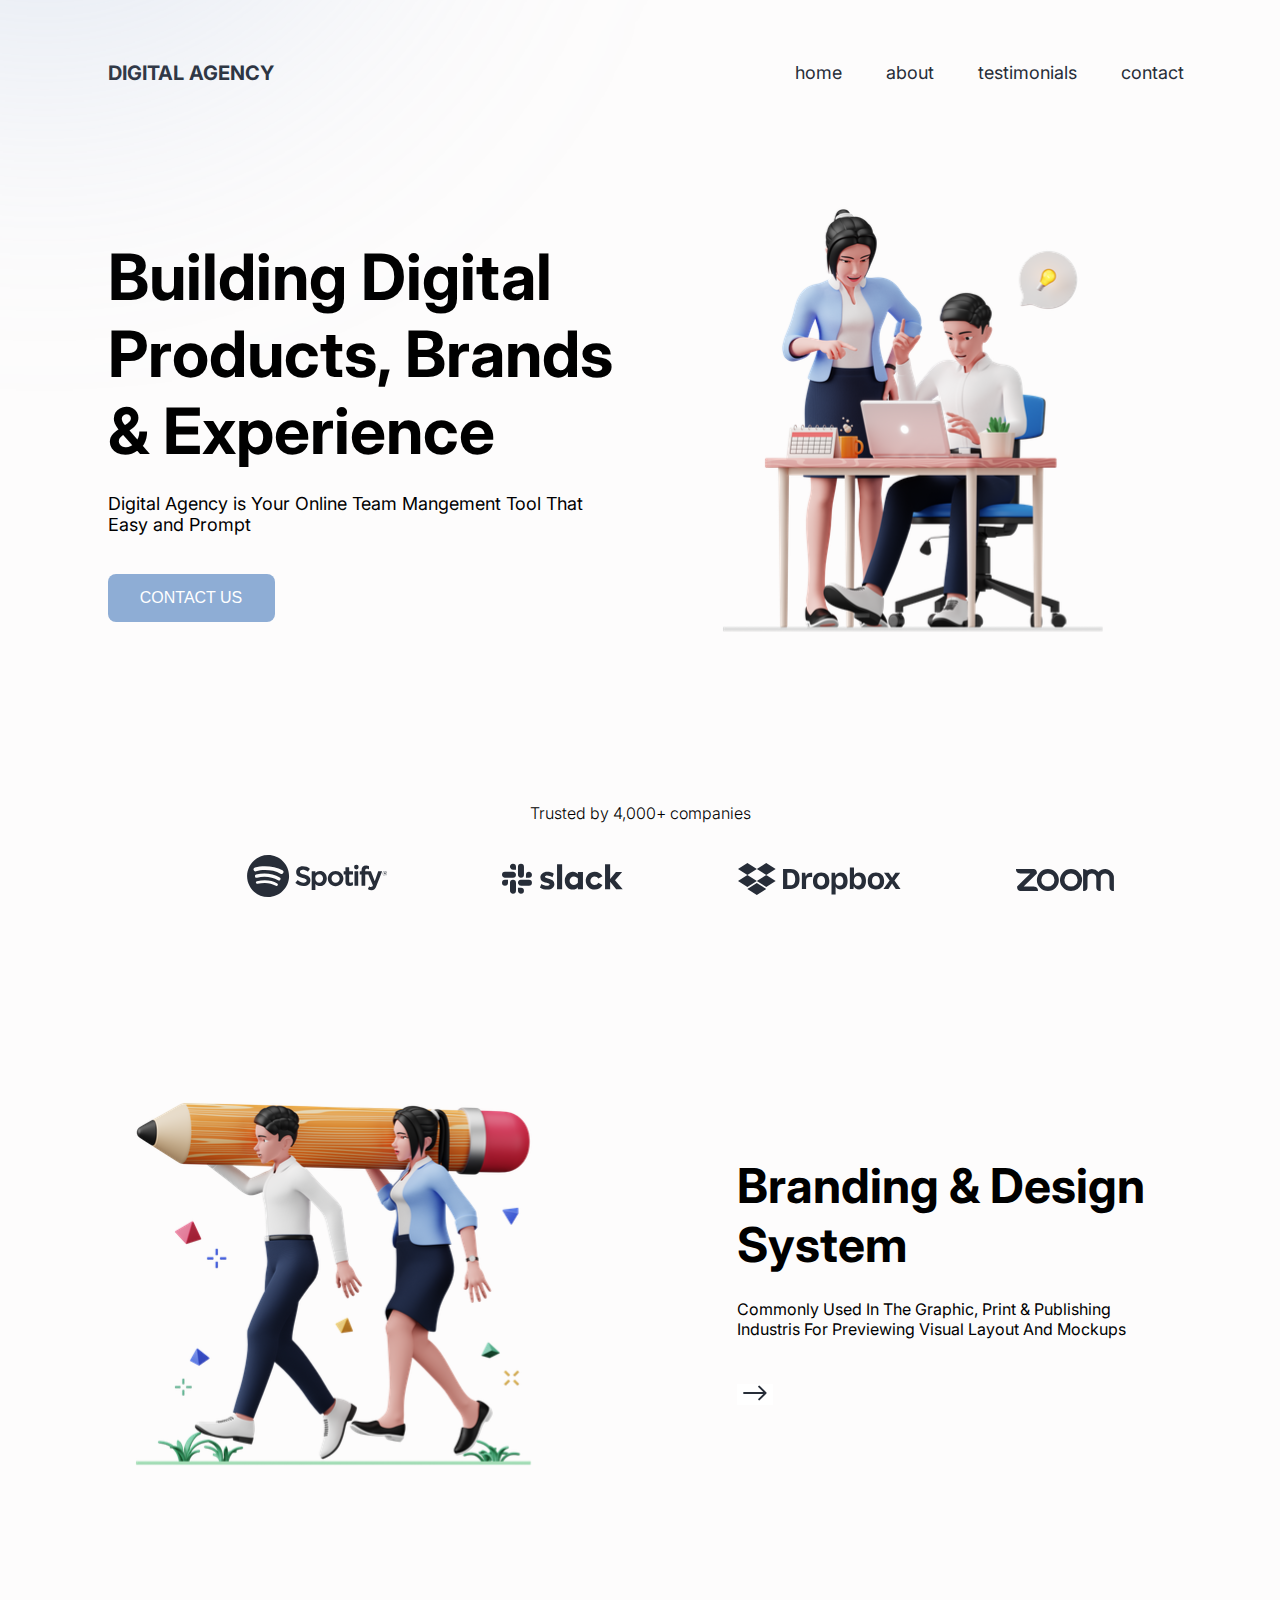
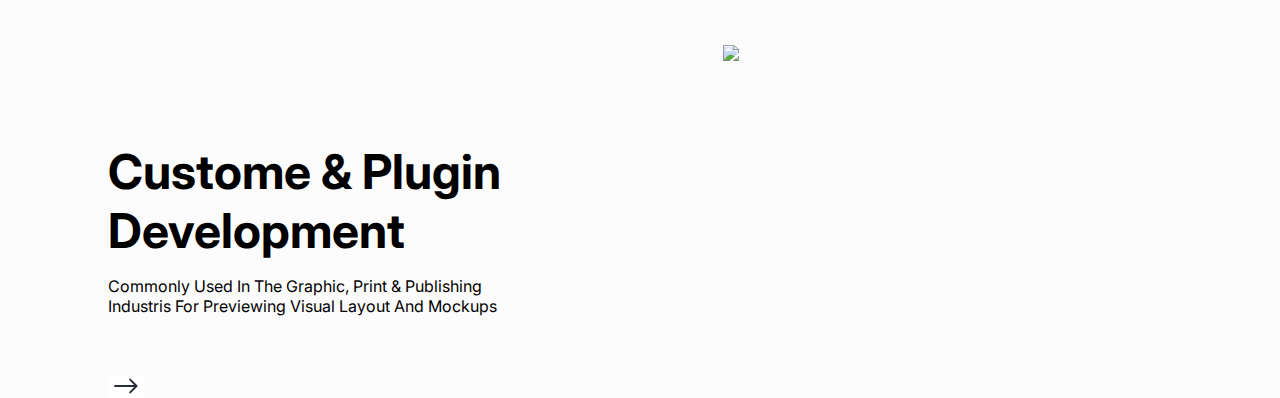
==== index.html @ 0fa8308c "Add files via upload" ====
<!DOCTYPE html>
<html lang="ru">


<head>
  <meta charset="UTF-8">
  <title>Digital Agency - Landing Page</title>
  <link rel="stylesheet" href="style.css">
  <link rel="preconnect" href="https://fonts.googleapis.com">
  <link rel="preconnect" href="https://fonts.gstatic.com" crossorigin>
  <link href="https://fonts.googleapis.com/css2?family=Inter:wght@400;700&display=swap" rel="stylesheet">
  <link rel="preconnect" href="https://fonts.googleapis.com">
  <link rel="preconnect" href="https://fonts.gstatic.com" crossorigin>
  <link href="https://fonts.googleapis.com/css2?family=Inter:wght@300&display=swap" rel="stylesheet">
</head>

<body class="container">

    <div class="circle">
        <svg xmlns="http://www.w3.org/2000/svg" width="803" height="669" fill="none"><g filter="url(#a)"><path fill="#8EADD5" fill-opacity=".24" d="M497 23.5C497 211.001 345.001 363 157.5 363-30 363-182 211.001-182 23.5S-30-316 157.5-316C345.001-316 497-164.001 497 23.5Z"/></g><defs><filter id="a" width="1291" height="1291" x="-488" y="-622" color-interpolation-filters="sRGB" filterUnits="userSpaceOnUse"><feFlood flood-opacity="0" result="BackgroundImageFix"/><feBlend in="SourceGraphic" in2="BackgroundImageFix" result="shape"/><feGaussianBlur result="effect1_foregroundBlur_23_619" stdDeviation="153"/></filter></defs></svg>
    </div>

    <header class="nav-bar">
        <a href="#" class="digital">DIGITAL AGENCY</a> 
        <nav class="menu"> 
        <ul class="menu-item">
            <li> <a href="#" class="menu-list">home</a> </li>
            <li> <a href="#" class="menu-list">about</a> </li>
            <li> <a href="#" class="menu-list">testimonials</a> </li>
            <li> <a href="#" class="menu-list">contact</a> </li>
        </ul>
        </nav>
    </header>

    <div class="container-building">
        <div class="main-text">
        <h1 class="main-header">Building Digital<br>Products, Brands<br>& Experience</h1>
        <p class="p-main">Digital Agency is Your Online Team Mangement Tool That<br> Easy and Prompt</p>
        <button class="btn-contact-us">CONTACT US</button>
        </div>
        <img src="img/business-people.svg">
    </div>

    <div class="container-company-trust">
        <p class="p-trusted">Trusted by 4,000+ companies</p>
        
            <nav class="logos">
                <ul class="logos-list">
                <li> <a href="https://www.spotify.com/int/why-not-available/" target="_blank"><img src="img\spotify.svg"></a> </li>
                <li> <a href="https://slack.com/" target="_blank"><img src="img\slack.svg"></a> </li>
                <li> <a href="https://www.dropbox.com/ru/" target="_blank"><img src="img\dropbox.svg"></a> </li>
                <li> <a href="https://zoom.us/" target="_blank"><img src="img\zoom.svg"></a> </li>
                </ul>
            </nav>
    </div>

    <div class="container-section">
        <img src="img/designer-team.svg" class="img-designer">
        <div class="main-block">
        <h2 class="header-branding">Branding & Design<br>System</h2>
        <p class="p-branding">Commonly Used In The Graphic, Print & Publishing Industris For Previewing Visual Layout And Mockups
        </p>
        <button class="btn-arrow"><img src="img/Arrow1.svg"></button>
        </div>
    </div>

    <div class="container-section"> 
        <div class="main-block">
            <h3 class="header-custome">Custome & Plugin<br>Development</h3>
            <p class="p-custome">Commonly Used In The Graphic, Print & Publishing Industris For Previewing Visual Layout And Mockups
            </p>
            <button class="btn-arrow"><img src="img/Arrow1.svg"></button>
        </div>
        <img src="img/businessman-analyzing.svg" class="img-businessman">    
    </div>

</body>
---- style.css ----
*,
*::before,
*::after {
    box-sizing: border-box;
}

body {
    width: 1440px;
    font-family: 'Inter', sans-serif;
    background-color: #FDFCFC;
    padding: 0;
    margin: 0;
    position: relative;
}

.circle {
    width: 679px;
    height: 679px;
    border-radius: 50%;
    background: url("img/Ellipse2.svg") no-repeat center center;
    background-size: 679px 679px;
    position: absolute;
    top: -324px;
    left: -221px;

}

.container {
    width: 1065px;
    margin: 0 auto;
}

.nav-bar {
    width: 1076px;
    margin: 46px auto 0;
    display: flex;
    justify-content: space-between;
    align-items: center;
}

.menu-item{
    display: flex;
    gap: 44px;  
}

li {
    display: inline;
    text-decoration: none;
    color: #272D38;
}

.digital {
    font-size: 20px;
    font-weight: 700;
    text-decoration: none;
    color: #272D38;
}
.menu-list {
    text-decoration: none;
    color: #272D38;
    list-style-type: none;
    display: inline;
    gap: 44px;
    font-size: 18px;
    font-weight: 400;
}

.container-building{
    display: inline-flex;
    margin-top: 97px;   
}

.main-text{
    margin: 0 75px 0 0;
}

.main-header{
    margin: 42px auto 0;
    font-size: 64px;
    font-weight: 700;

}

.p-main{
    font-size: 18px;
    font-weight: 400;
    margin: 24px auto 0;
}

.btn-contact-us{
    width: 167px;
    height: 48px;
    background-color: #8EADD5;
    border-radius: 8px;
    border: 0;
    color:#FFFFFF;
    font-size: 16px;
    margin: 39px auto 0;
}

.container-company-trust{
    width: 915px;
    margin: 157px auto 0;
}

.p-trusted{
    margin: 0;
    font-weight: 300;
    font-size: 16px;
    text-align: center;
}

.logos{
    display: flex;
    flex-wrap: wrap;
    gap: 115px;
    width: 867px;
    margin: 16px auto 0;
}

.logos-list{
    display: flex;
    gap: 115px;
}

.container-section{
    width: 1065px;
    margin: 136px auto 0;
    display: flex;
}

.img-designer{
    margin: 0 179px 0 0;
}

.main-block{
    width: 436px;
}

.header-branding{
    margin: 97px 0 0 0;
    font-size: 48px;
    font-weight: 700;
}

.p-branding{
    margin: 25px 43px 0 0;
    font-size: 16px;
    font-weight: 400;
}

.btn-arrow{
    margin: 45px auto 0 0;
    border: 0;
    background-color: #FFFFFF;
}

.header-custome{
    margin: 97px 0 0 0;
    font-size: 48px;
    font-weight: 700;
}

.img-businessman{
    margin: 0 0 0 179px;
}
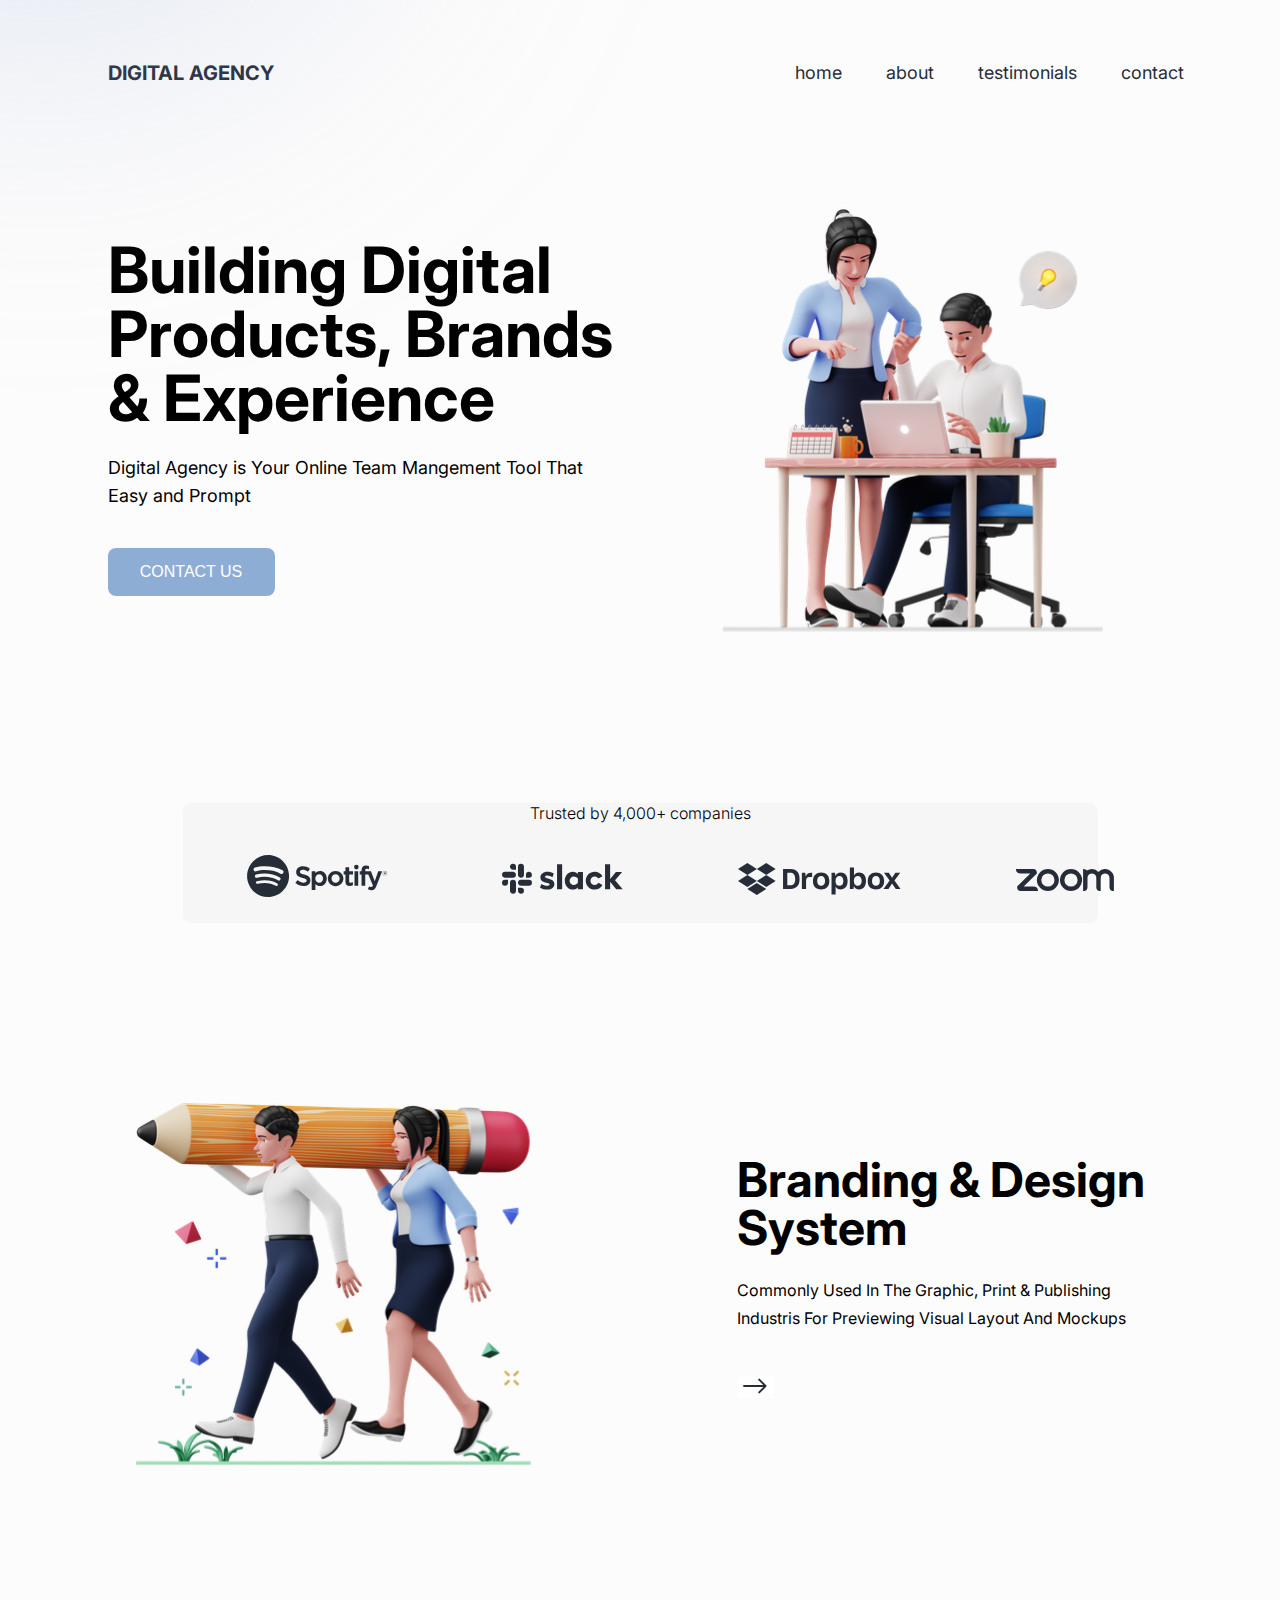
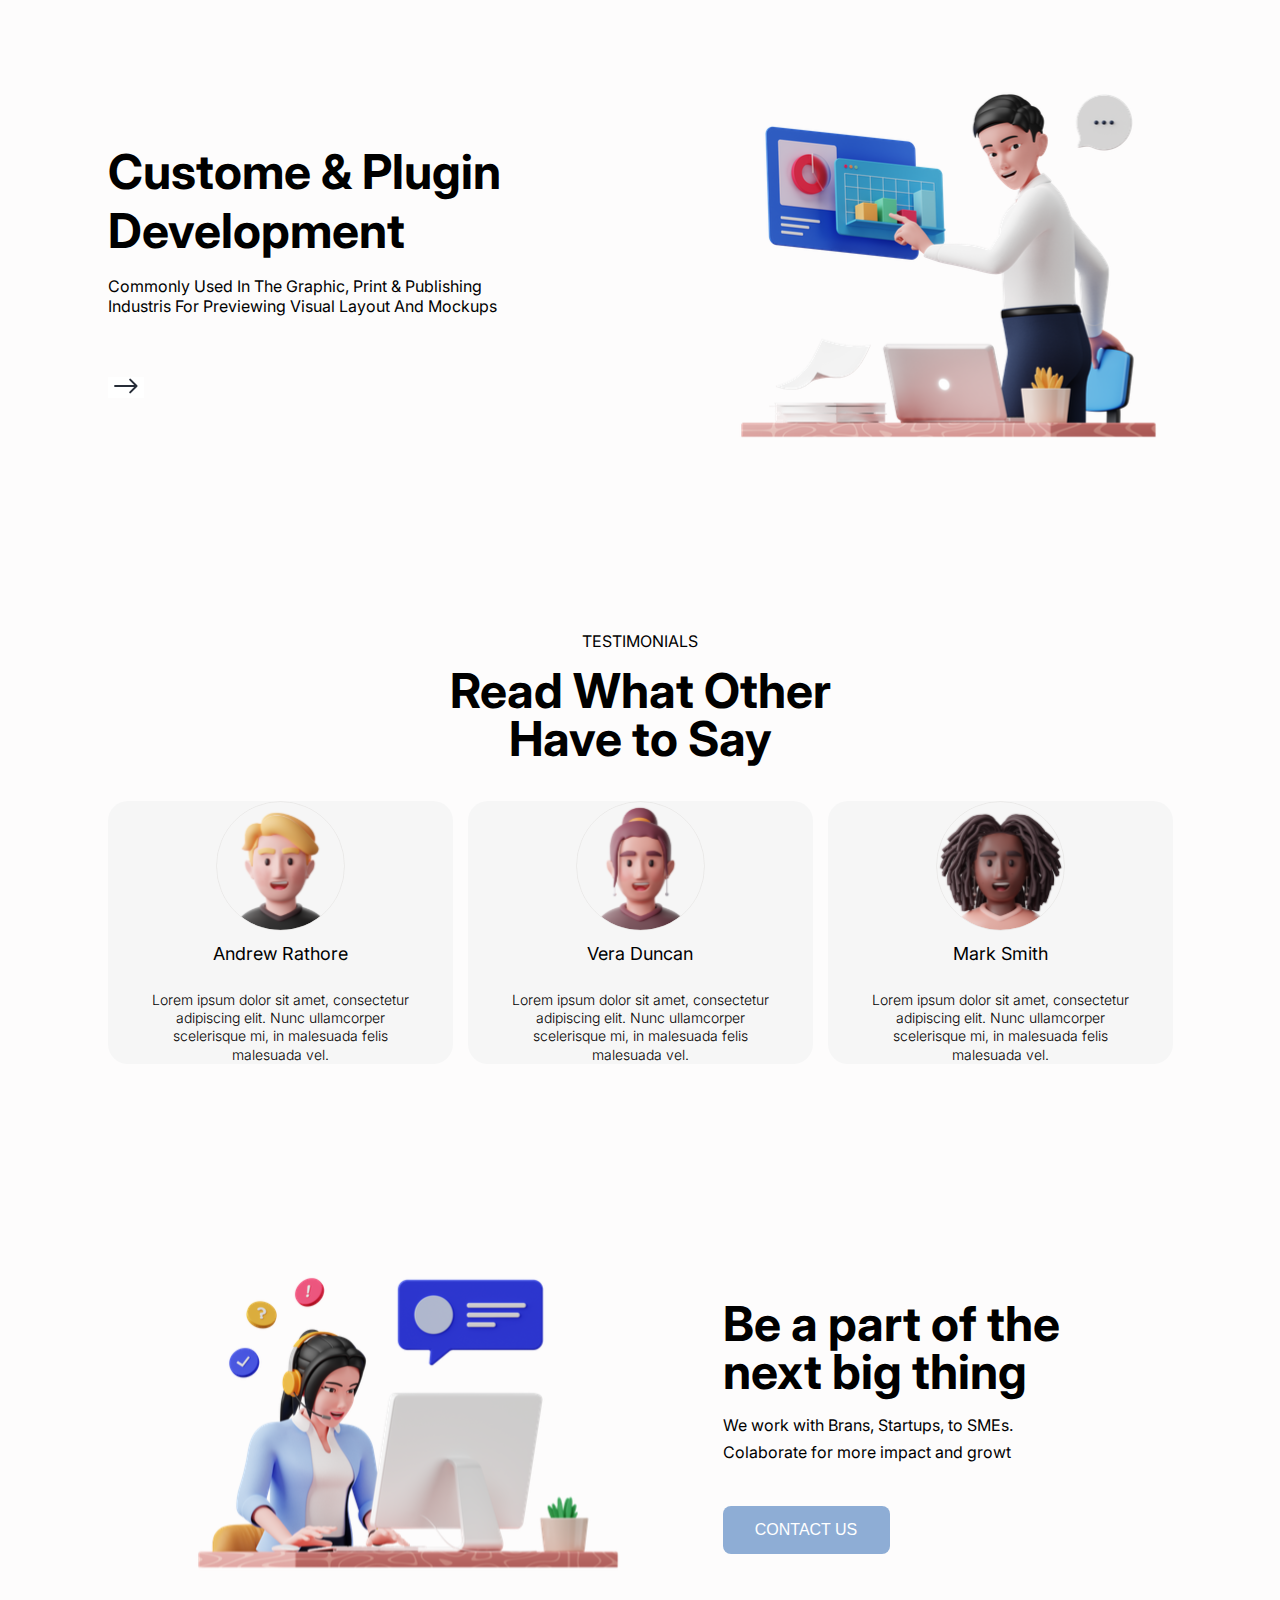
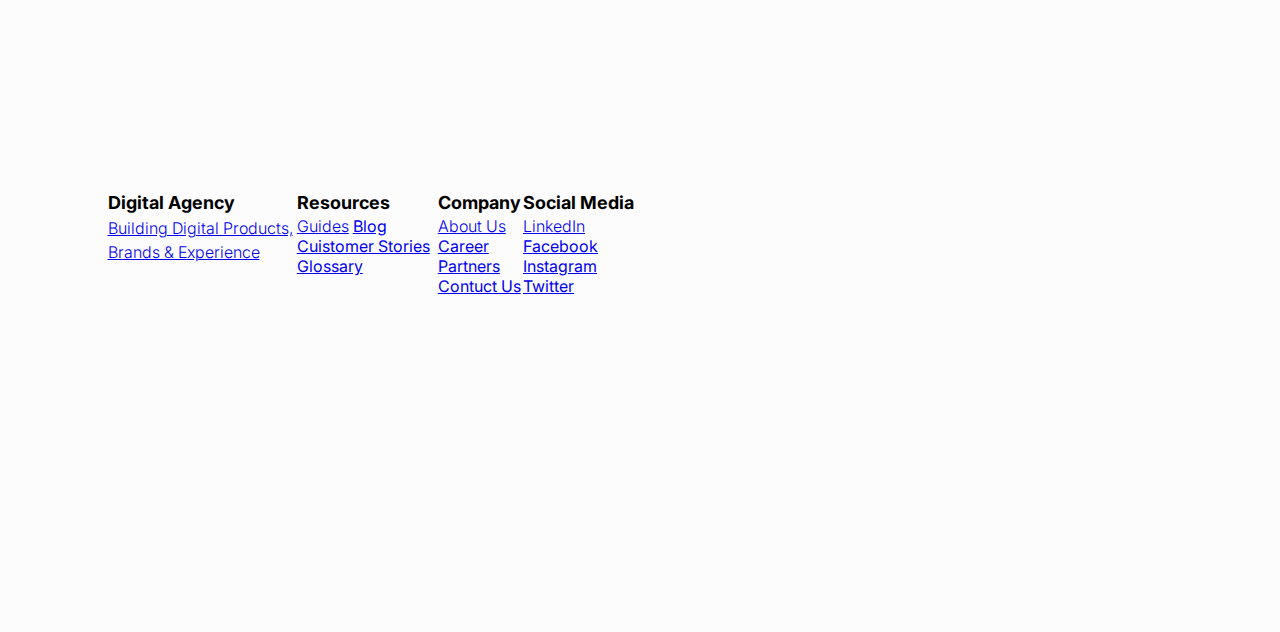
==== commit 2abe8098: "Add files via upload" ====
--- a/index.html
+++ b/index.html
@@ -3,75 +3,163 @@
 
 
 <head>
-  <meta charset="UTF-8">
-  <title>Digital Agency - Landing Page</title>
-  <link rel="stylesheet" href="style.css">
-  <link rel="preconnect" href="https://fonts.googleapis.com">
-  <link rel="preconnect" href="https://fonts.gstatic.com" crossorigin>
-  <link href="https://fonts.googleapis.com/css2?family=Inter:wght@400;700&display=swap" rel="stylesheet">
-  <link rel="preconnect" href="https://fonts.googleapis.com">
-  <link rel="preconnect" href="https://fonts.gstatic.com" crossorigin>
-  <link href="https://fonts.googleapis.com/css2?family=Inter:wght@300&display=swap" rel="stylesheet">
+    <meta charset="UTF-8">
+    <title>Digital Agency - Landing Page</title>
+    <link rel="stylesheet" href="style.css">
+    <link rel="preconnect" href="https://fonts.googleapis.com">
+    <link rel="preconnect" href="https://fonts.gstatic.com" crossorigin>
+    <link href="https://fonts.googleapis.com/css2?family=Inter:wght@400;700&display=swap" rel="stylesheet">
+    <link rel="preconnect" href="https://fonts.googleapis.com">
+    <link rel="preconnect" href="https://fonts.gstatic.com" crossorigin>
+    <link href="https://fonts.googleapis.com/css2?family=Inter:wght@300&display=swap" rel="stylesheet">
 </head>
 
 <body class="container">
 
     <div class="circle">
-        <svg xmlns="http://www.w3.org/2000/svg" width="803" height="669" fill="none"><g filter="url(#a)"><path fill="#8EADD5" fill-opacity=".24" d="M497 23.5C497 211.001 345.001 363 157.5 363-30 363-182 211.001-182 23.5S-30-316 157.5-316C345.001-316 497-164.001 497 23.5Z"/></g><defs><filter id="a" width="1291" height="1291" x="-488" y="-622" color-interpolation-filters="sRGB" filterUnits="userSpaceOnUse"><feFlood flood-opacity="0" result="BackgroundImageFix"/><feBlend in="SourceGraphic" in2="BackgroundImageFix" result="shape"/><feGaussianBlur result="effect1_foregroundBlur_23_619" stdDeviation="153"/></filter></defs></svg>
+        <svg xmlns="http://www.w3.org/2000/svg" width="803" height="669" fill="none">
+            <g filter="url(#a)">
+                <path fill="#8EADD5" fill-opacity=".24"
+                    d="M497 23.5C497 211.001 345.001 363 157.5 363-30 363-182 211.001-182 23.5S-30-316 157.5-316C345.001-316 497-164.001 497 23.5Z" />
+            </g>
+            <defs>
+                <filter id="a" width="1291" height="1291" x="-488" y="-622" color-interpolation-filters="sRGB"
+                    filterUnits="userSpaceOnUse">
+                    <feFlood flood-opacity="0" result="BackgroundImageFix" />
+                    <feBlend in="SourceGraphic" in2="BackgroundImageFix" result="shape" />
+                    <feGaussianBlur result="effect1_foregroundBlur_23_619" stdDeviation="153" />
+                </filter>
+            </defs>
+        </svg>
     </div>
 
     <header class="nav-bar">
-        <a href="#" class="digital">DIGITAL AGENCY</a> 
-        <nav class="menu"> 
-        <ul class="menu-item">
-            <li> <a href="#" class="menu-list">home</a> </li>
-            <li> <a href="#" class="menu-list">about</a> </li>
-            <li> <a href="#" class="menu-list">testimonials</a> </li>
-            <li> <a href="#" class="menu-list">contact</a> </li>
-        </ul>
+        <a href="#" class="digital">DIGITAL AGENCY</a>
+        <nav class="menu">
+            <ul class="menu-item">
+                <li> <a href="#" class="menu-list">home</a> </li>
+                <li> <a href="#" class="menu-list">about</a> </li>
+                <li> <a href="#" class="menu-list">testimonials</a> </li>
+                <li> <a href="#" class="menu-list">contact</a> </li>
+            </ul>
         </nav>
     </header>
 
     <div class="container-building">
         <div class="main-text">
-        <h1 class="main-header">Building Digital<br>Products, Brands<br>& Experience</h1>
-        <p class="p-main">Digital Agency is Your Online Team Mangement Tool That<br> Easy and Prompt</p>
-        <button class="btn-contact-us">CONTACT US</button>
+            <h1 class="main-header">Building Digital<br>Products, Brands<br>& Experience</h1>
+            <p class="p-main">Digital Agency is Your Online Team Mangement Tool That<br> Easy and Prompt</p>
+            <button class="btn-contact-us">CONTACT US</button>
         </div>
         <img src="img/business-people.svg">
     </div>
 
     <div class="container-company-trust">
         <p class="p-trusted">Trusted by 4,000+ companies</p>
-        
-            <nav class="logos">
-                <ul class="logos-list">
-                <li> <a href="https://www.spotify.com/int/why-not-available/" target="_blank"><img src="img\spotify.svg"></a> </li>
+
+        <nav class="logos">
+            <ul class="logos-list">
+                <li> <a href="https://www.spotify.com/int/why-not-available/" target="_blank"><img
+                            src="img\spotify.svg"></a> </li>
                 <li> <a href="https://slack.com/" target="_blank"><img src="img\slack.svg"></a> </li>
                 <li> <a href="https://www.dropbox.com/ru/" target="_blank"><img src="img\dropbox.svg"></a> </li>
                 <li> <a href="https://zoom.us/" target="_blank"><img src="img\zoom.svg"></a> </li>
-                </ul>
-            </nav>
+            </ul>
+        </nav>
     </div>
 
     <div class="container-section">
         <img src="img/designer-team.svg" class="img-designer">
         <div class="main-block">
-        <h2 class="header-branding">Branding & Design<br>System</h2>
-        <p class="p-branding">Commonly Used In The Graphic, Print & Publishing Industris For Previewing Visual Layout And Mockups
-        </p>
-        <button class="btn-arrow"><img src="img/Arrow1.svg"></button>
+            <h2 class="header-branding">Branding & Design<br>System</h2>
+            <p class="p-branding">Commonly Used In The Graphic, Print & Publishing Industris For Previewing Visual
+                Layout And Mockups
+            </p>
+            <button class="btn-arrow"><img src="img/Arrow1.svg"></button>
         </div>
     </div>
 
-    <div class="container-section"> 
+    <div class="container-section">
         <div class="main-block">
             <h3 class="header-custome">Custome & Plugin<br>Development</h3>
-            <p class="p-custome">Commonly Used In The Graphic, Print & Publishing Industris For Previewing Visual Layout And Mockups
+            <p class="p-custome">Commonly Used In The Graphic, Print & Publishing Industris For Previewing Visual Layout
+                And Mockups
             </p>
             <button class="btn-arrow"><img src="img/Arrow1.svg"></button>
         </div>
-        <img src="img/businessman-analyzing.svg" class="img-businessman">    
+        <img src="img/businessman-analyzing.svg" class="img-businessman">
     </div>
 
+    <div class="container-section">
+        <div class="main-testimonial">
+            <div class="testimonials-head">
+                <p class="p-testimonials">TESTIMONIALS</p>
+                <h3 class="header-testimonials">Read What Other<br> Have to Say</h3>
+            </div>
+            <div class="personal-testimonials">
+                <div class="testimonial">
+                    <img src="img/Andrew.svg" class="personal">
+                    <p class="name-personal">Andrew Rathore</p>
+                    <p class="description-personal">Lorem ipsum dolor sit amet, consectetur<br> adipiscing elit. Nunc
+                        ullamcorper<br> scelerisque mi, in malesuada felis<br> malesuada vel.</p>
+                </div>
+            <div class="testimonial">
+                    <img src="img/Vera.svg" class="personal">
+                    <p class="name-personal">Vera Duncan</p>
+                    <p class="description-personal">Lorem ipsum dolor sit amet, consectetur<br> adipiscing elit. Nunc
+                        ullamcorper<br> scelerisque mi, in malesuada felis<br> malesuada vel.</p>
+            </div>
+            <div class="testimonial">
+                    <img src="img/Mark.svg" class="personal">
+                <p class="name-personal">Mark Smith</p>
+                <p class="description-personal">Lorem ipsum dolor sit amet, consectetur<br> adipiscing elit. Nunc ullamcorper<br> scelerisque mi, in malesuada felis<br> malesuada vel.</p>
+            </div>
+            </div>
+        </div>
+    </div>
+
+    <div class="container-section">
+        <img src="img/customer.svg" class="customer">
+        <div class="customer-description">
+            <h4 class="header-customer">Be a part of the<br>next big thing</h4>
+            <p class="p-customer">We work with Brans, Startups, to SMEs.<br> Colaborate for more impact and growt
+            </p>
+            <button class="btn-contact-us">CONTACT US</button>
+        </div>
+    </div>
+
+    <footer>
+        <ul class="logo">
+            <p class="footer-list">Digital Agency</p>
+            <a href="#" class="building-link">Building Digital Products,<br> Brands & Experience</a>
+        </ul>
+        <ul class="resources">
+            <p class="footer-list">Resources</p>
+            <a href="#" class="first-link">Guides</a>
+            <a href="#" class="link-list">Blog</a>
+            <a href="#" class="link-list">Cuistomer Stories</a>
+            <a href="#" class="link-list">Glossary</a>
+        </ul>
+        <ul class="company">
+            <p class="footer-list">Company</p>
+            <a href="#" class="first-link">About Us</a>
+            <a href="#" class="link-list">Career</a>
+            <a href="#" class="link-list">Partners</a>
+            <a href="#" class="link-list">Contuct Us</a>
+        </ul>
+        <ul class="social-media">
+            <p class="footer-list">Social Media</p>
+            <a href="#" class="first-link">LinkedIn</a>
+            <a href="#" class="link-list">Facebook</a>
+            <a href="#" class="link-list">Instagram</a>
+            <a href="#" class="link-list">Twitter</a>
+        </ul>
+    </footer>
+
+
+
+
+
+
+
 </body>--- a/style.css
+++ b/style.css
@@ -78,6 +78,7 @@
     margin: 42px auto 0;
     font-size: 64px;
     font-weight: 700;
+    line-height: 64px;
 
 }
 
@@ -85,6 +86,7 @@
     font-size: 18px;
     font-weight: 400;
     margin: 24px auto 0;
+    line-height: 27.5px;
 }
 
 .btn-contact-us{
@@ -101,6 +103,8 @@
 .container-company-trust{
     width: 915px;
     margin: 157px auto 0;
+    background-color: #F6F6F6;
+    border-radius: 8px;
 }
 
 .p-trusted{
@@ -141,12 +145,14 @@
     margin: 97px 0 0 0;
     font-size: 48px;
     font-weight: 700;
+    line-height: 48px;
 }
 
 .p-branding{
     margin: 25px 43px 0 0;
     font-size: 16px;
     font-weight: 400;
+    line-height: 27.5px;
 }
 
 .btn-arrow{
@@ -164,3 +170,141 @@
 .img-businessman{
     margin: 0 0 0 179px;
 }
+
+.main-testimonial{
+    display: block;
+}
+
+.testimonials-head{
+    display: block;
+    margin: 0 auto;
+}
+
+.p-testimonials{
+    margin: 0 auto;
+    text-align: center;
+    font-size: 16px;
+    font-weight: 400;
+}
+
+.header-testimonials{
+    margin: 16px auto 0;
+    text-align: center;
+    font-size: 48px;
+    font-weight: 700;
+    line-height: 48px;
+}
+
+.personal-testimonials{
+    display: flex;
+    margin: 38px 0 0 0;
+    
+}
+
+.testimonial{
+    width: 345px;
+    background-color: #F6F6F6;
+    border-radius: 20px;
+    text-align: center;
+}
+.testimonial:not(:last-child){
+    margin-right: 15px;
+}
+
+.personal{
+    width: 129px;
+    border-radius: 96.5px;
+}
+
+.name-personal{
+    font-size: 18px;
+    font-weight: 400;
+    margin: 8px auto;
+}
+
+.description-personal{
+    font-size: 14px;
+    font-weight: 300;
+    margin: 27px 0 0 0;
+    line-height: 18.2px;
+}
+
+.container-section :nth-child(4){
+    background-color: black;
+    border-radius: 20px;
+}
+
+.customer{
+    margin: 0 90px 0 75px;
+}
+
+.header-customer{
+    margin: 100px 0 0 0;
+    font-size: 48px;
+    font-weight: 700;
+    line-height: 48px;
+}
+.p-customer{
+    margin: 16px 0 0 0;
+    font-size: 16px;
+    font-weight: 400;
+    line-height: 27.5px;
+}
+
+footer{
+    display: flex;
+    margin: 138px auto 0;
+    height: 443px;
+}
+
+.logo{
+    margin: 0;
+    padding: 0;
+    width: 189.29px;
+}
+
+.building-link{
+    padding-top: 40px;
+    font-size: 16px;
+    font-weight: 300;
+    line-height: 24px;
+}
+
+.resources{
+    width: 141px;
+    margin: 0;
+    padding: 0;
+}
+
+.company{
+    width: 85.23px;
+    margin: 0;
+    padding: 0;
+}
+
+.social-media{
+    width: 123.29px;
+    margin: 0;
+    padding: 0;
+}
+
+.footer-list{
+    margin: 0 auto;
+    font-size: 18px;
+    font-weight: 700;
+    line-height: 27.5px;
+}
+
+.first-link{
+    margin: 32px auto 0;
+    font-size: 16px;
+    font-weight: 300;
+    line-height: 16px;
+}
+
+.link-list{
+
+}
+
+
+
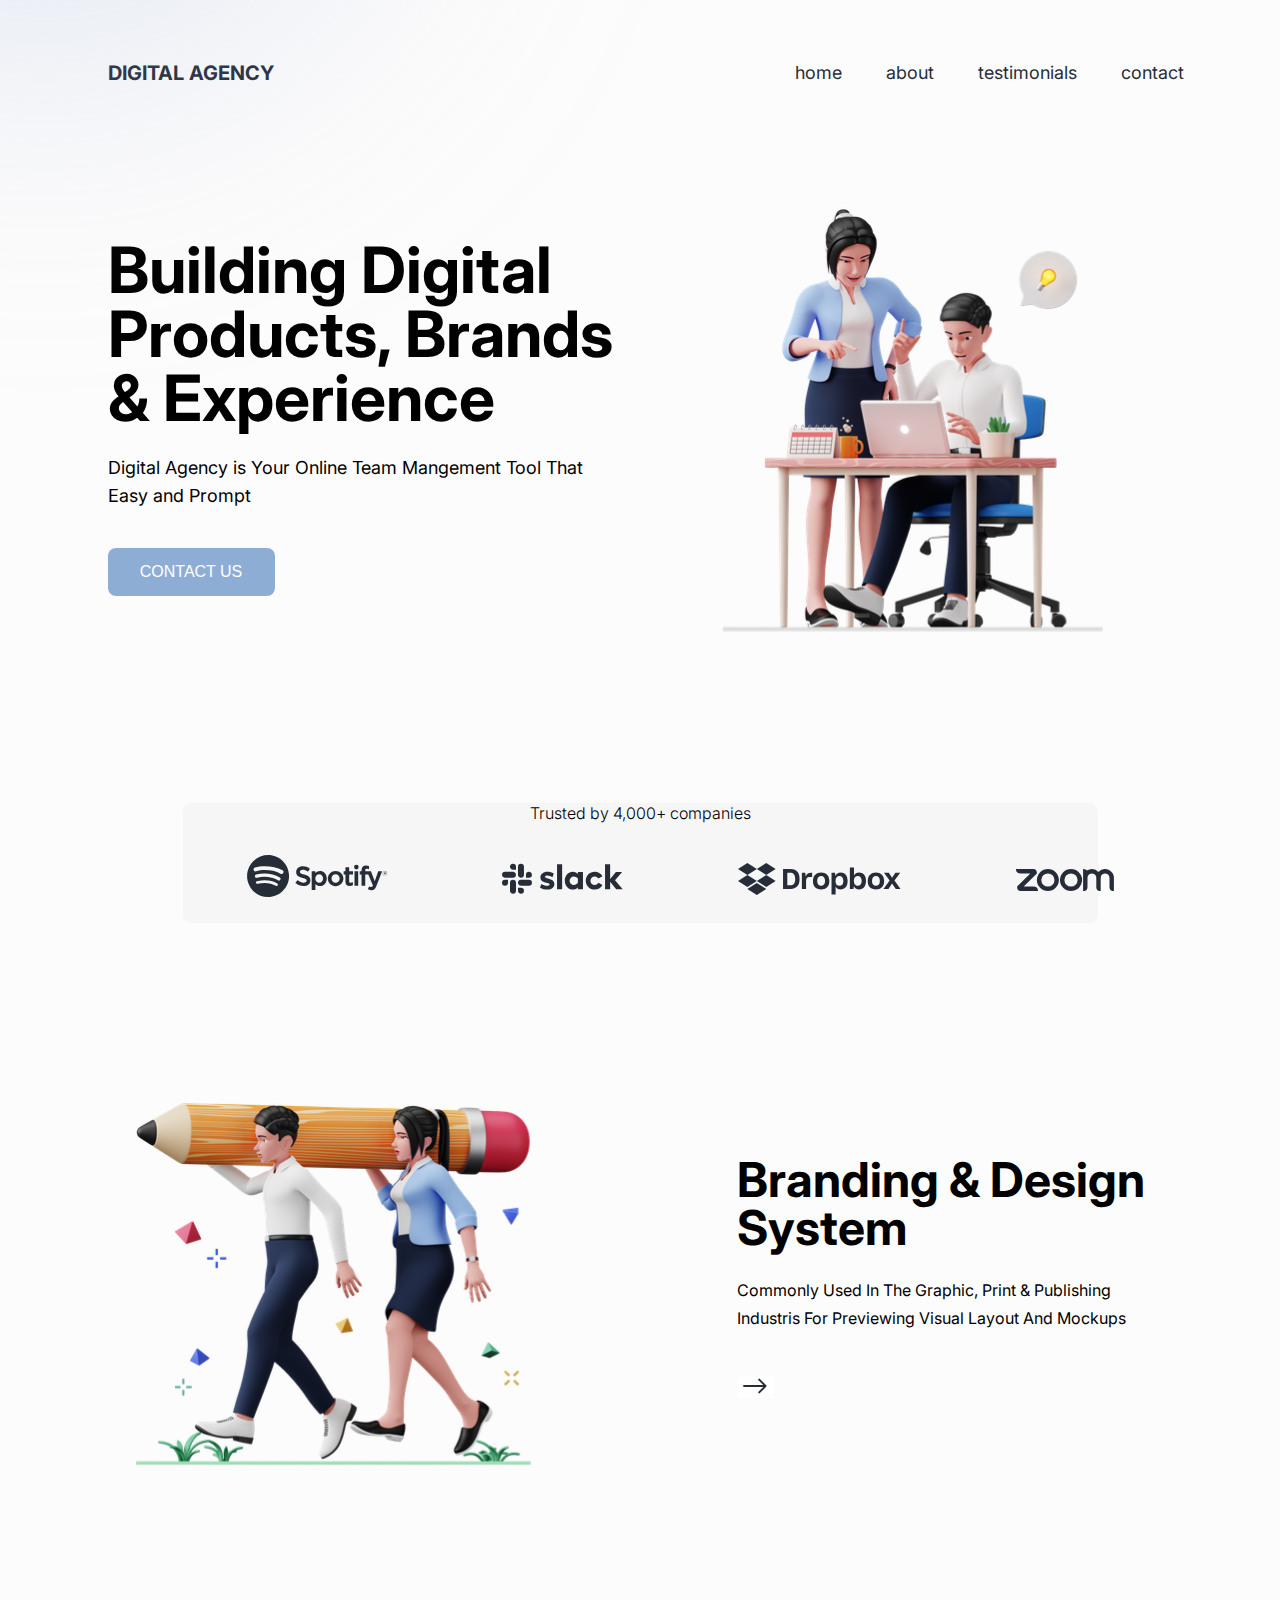
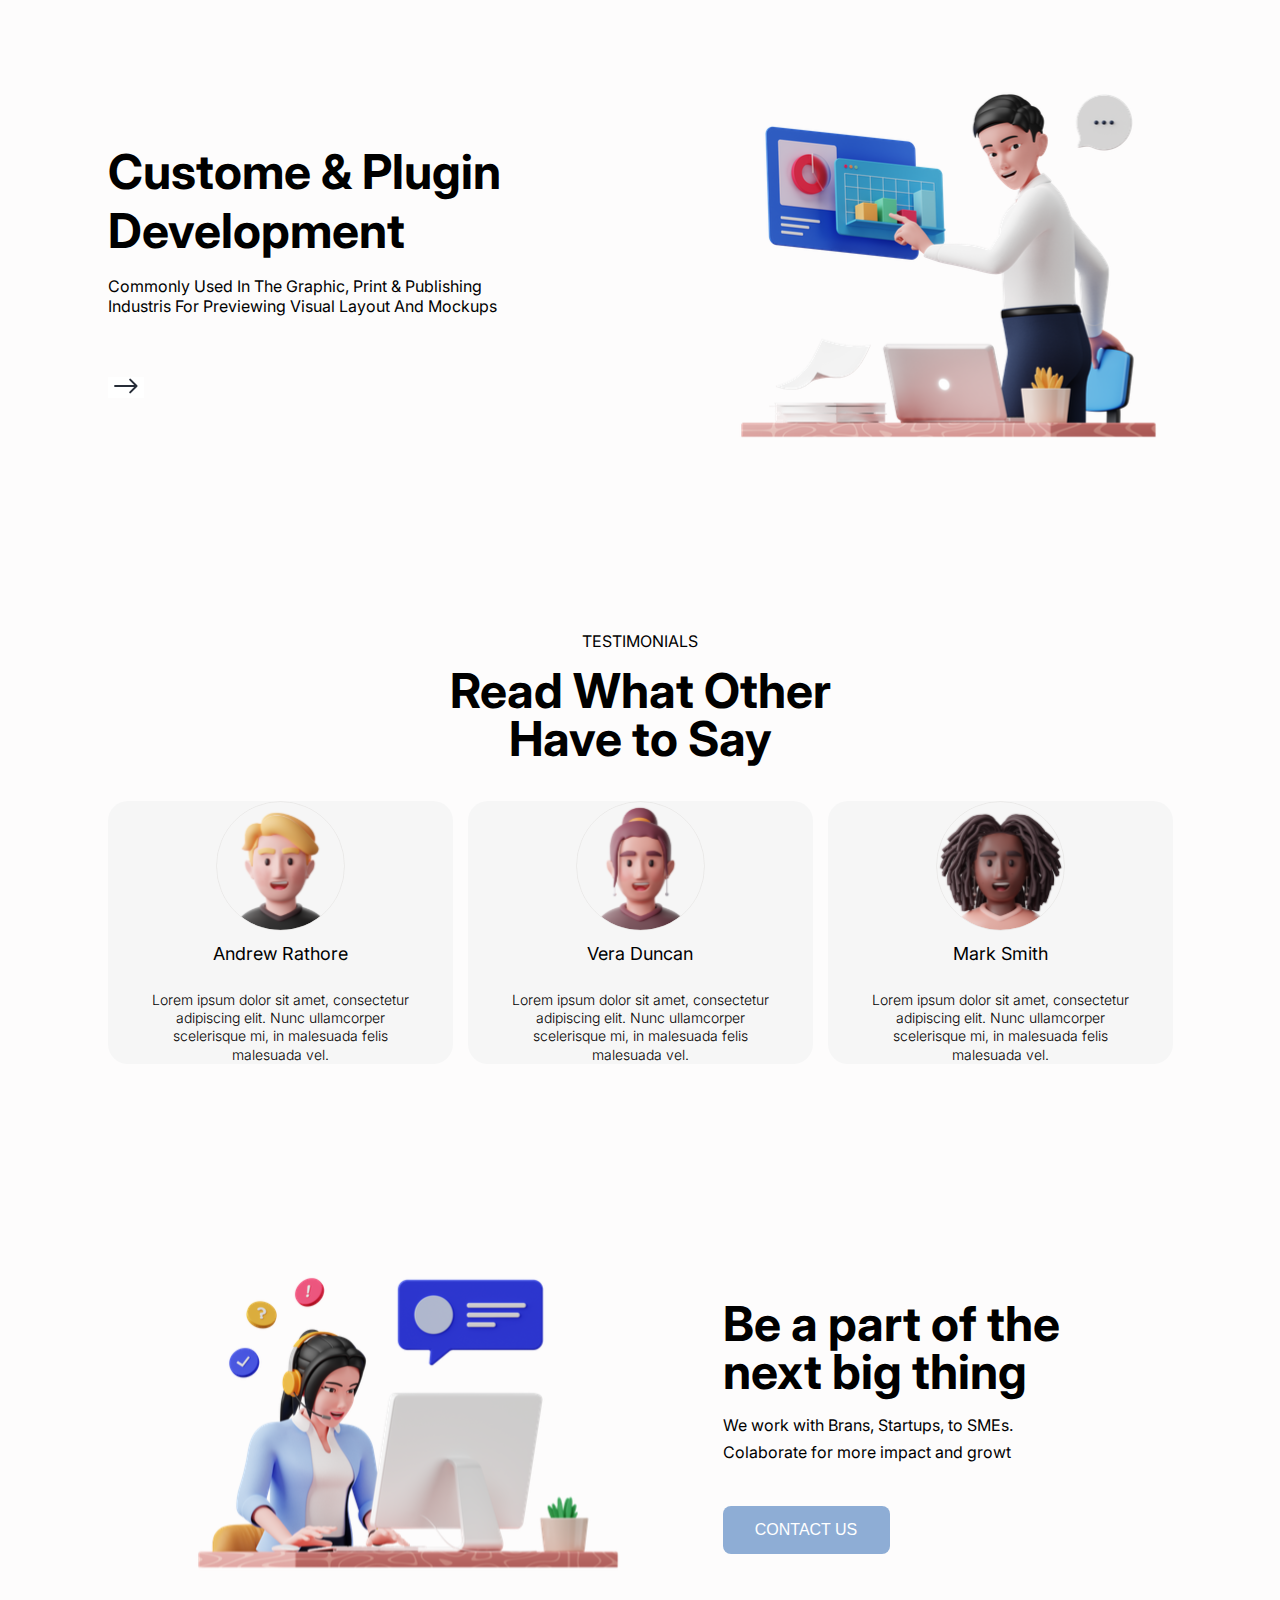
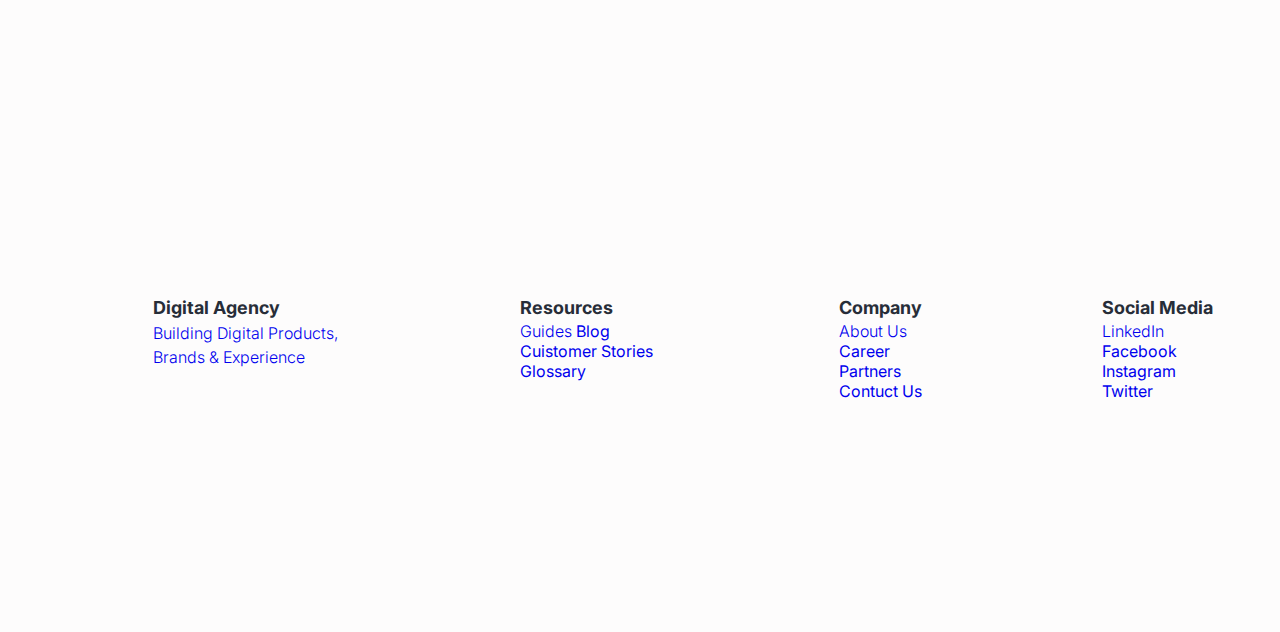
==== commit 42c5ce02: "Add files via upload" ====
--- a/index.html
+++ b/index.html
@@ -129,6 +129,7 @@
     </div>
 
     <footer>
+        <nav class="footer-menu">
         <ul class="logo">
             <p class="footer-list">Digital Agency</p>
             <a href="#" class="building-link">Building Digital Products,<br> Brands & Experience</a>
@@ -154,6 +155,7 @@
             <a href="#" class="link-list">Instagram</a>
             <a href="#" class="link-list">Twitter</a>
         </ul>
+        </nav>
     </footer>
 
 
--- a/style.css
+++ b/style.css
@@ -257,34 +257,41 @@
     height: 443px;
 }
 
+.footer-menu{
+    display: flex;
+    color: #272D38;
+    
+}
+
 .logo{
-    margin: 0;
-    padding: 0;
     width: 189.29px;
+    margin: 105px 178px 0 45px;
+    padding: 0;    
 }
 
 .building-link{
-    padding-top: 40px;
+    margin-top: 40px;
     font-size: 16px;
     font-weight: 300;
     line-height: 24px;
+    text-decoration: none;
 }
 
 .resources{
     width: 141px;
-    margin: 0;
+    margin: 105px 178px 0 0;
     padding: 0;
 }
 
 .company{
     width: 85.23px;
-    margin: 0;
+    margin: 105px 178px 0 0;
     padding: 0;
 }
 
 .social-media{
     width: 123.29px;
-    margin: 0;
+    margin: 105px auto;
     padding: 0;
 }
 
@@ -300,11 +307,13 @@
     font-size: 16px;
     font-weight: 300;
     line-height: 16px;
+    text-decoration: none;
 }
 
 .link-list{
-
-}
-
-
-
+    text-decoration: none;
+    margin-top: 24px;
+}
+
+
+
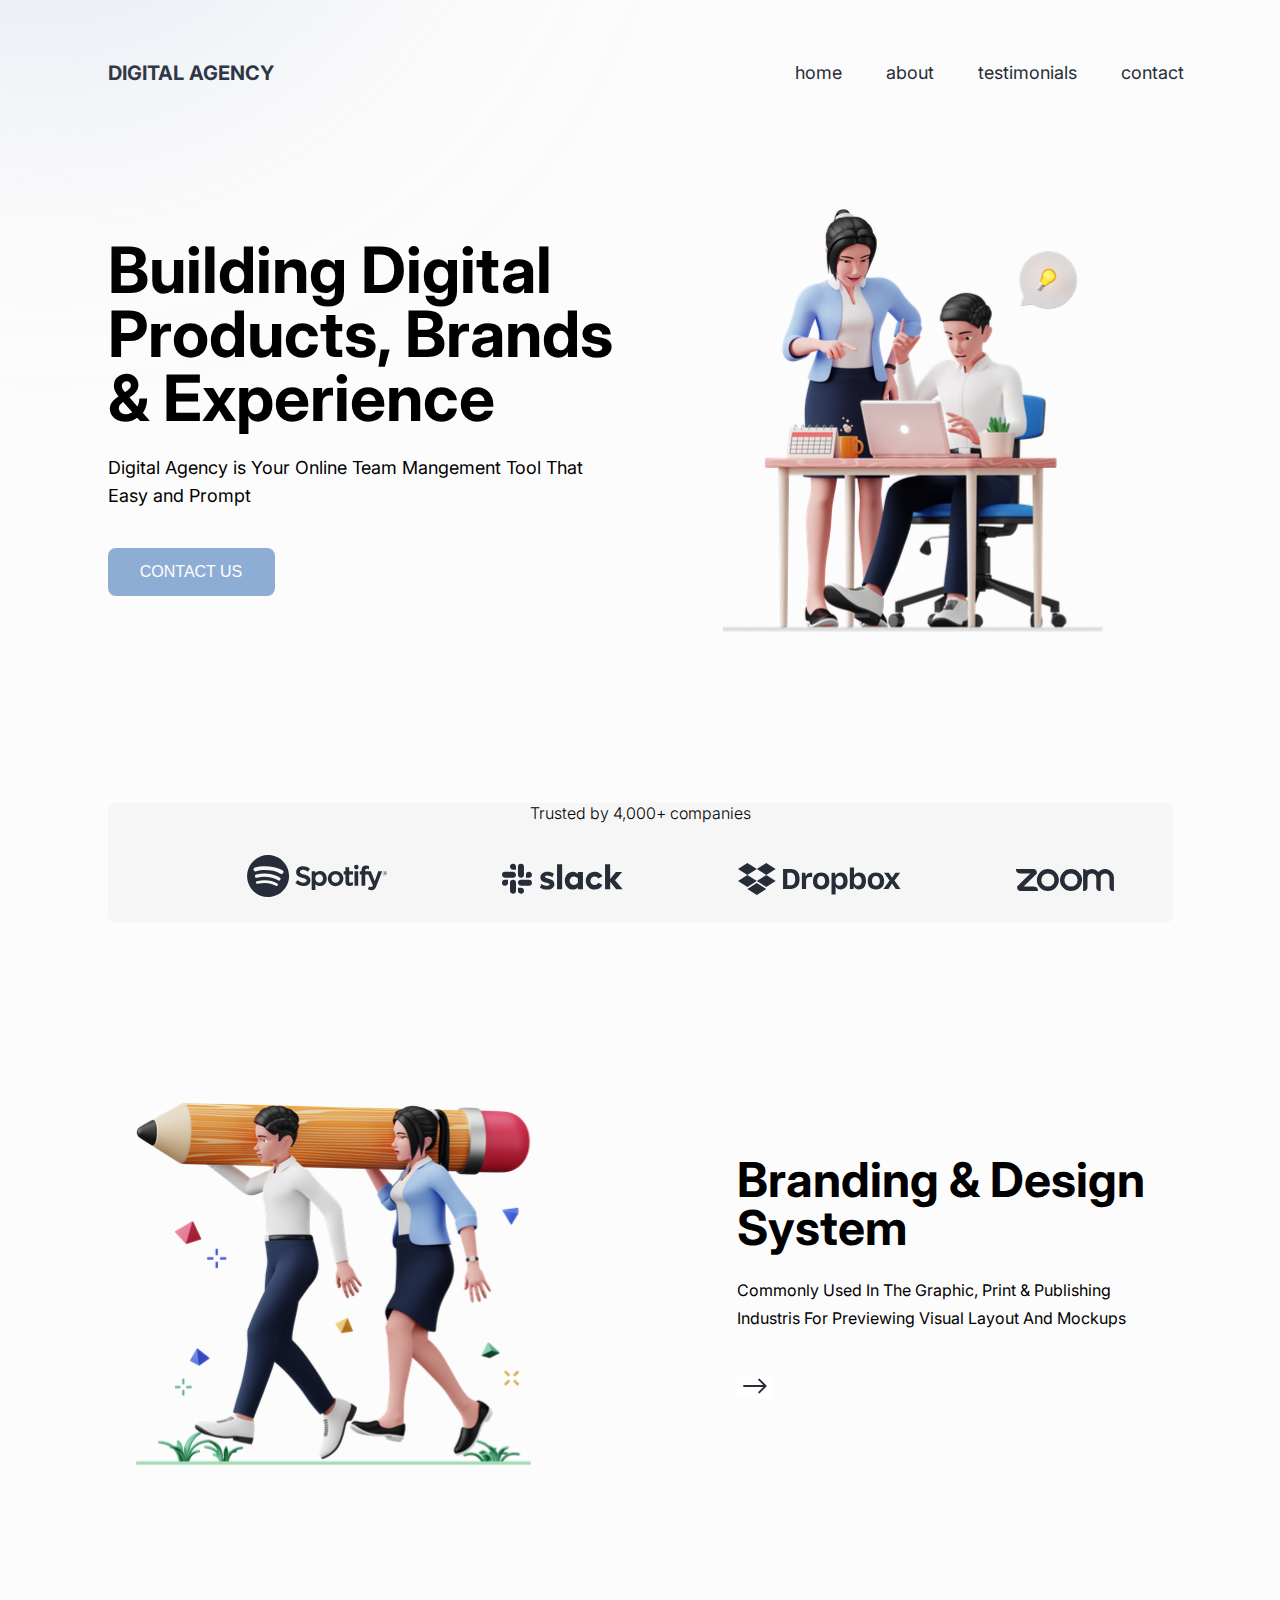
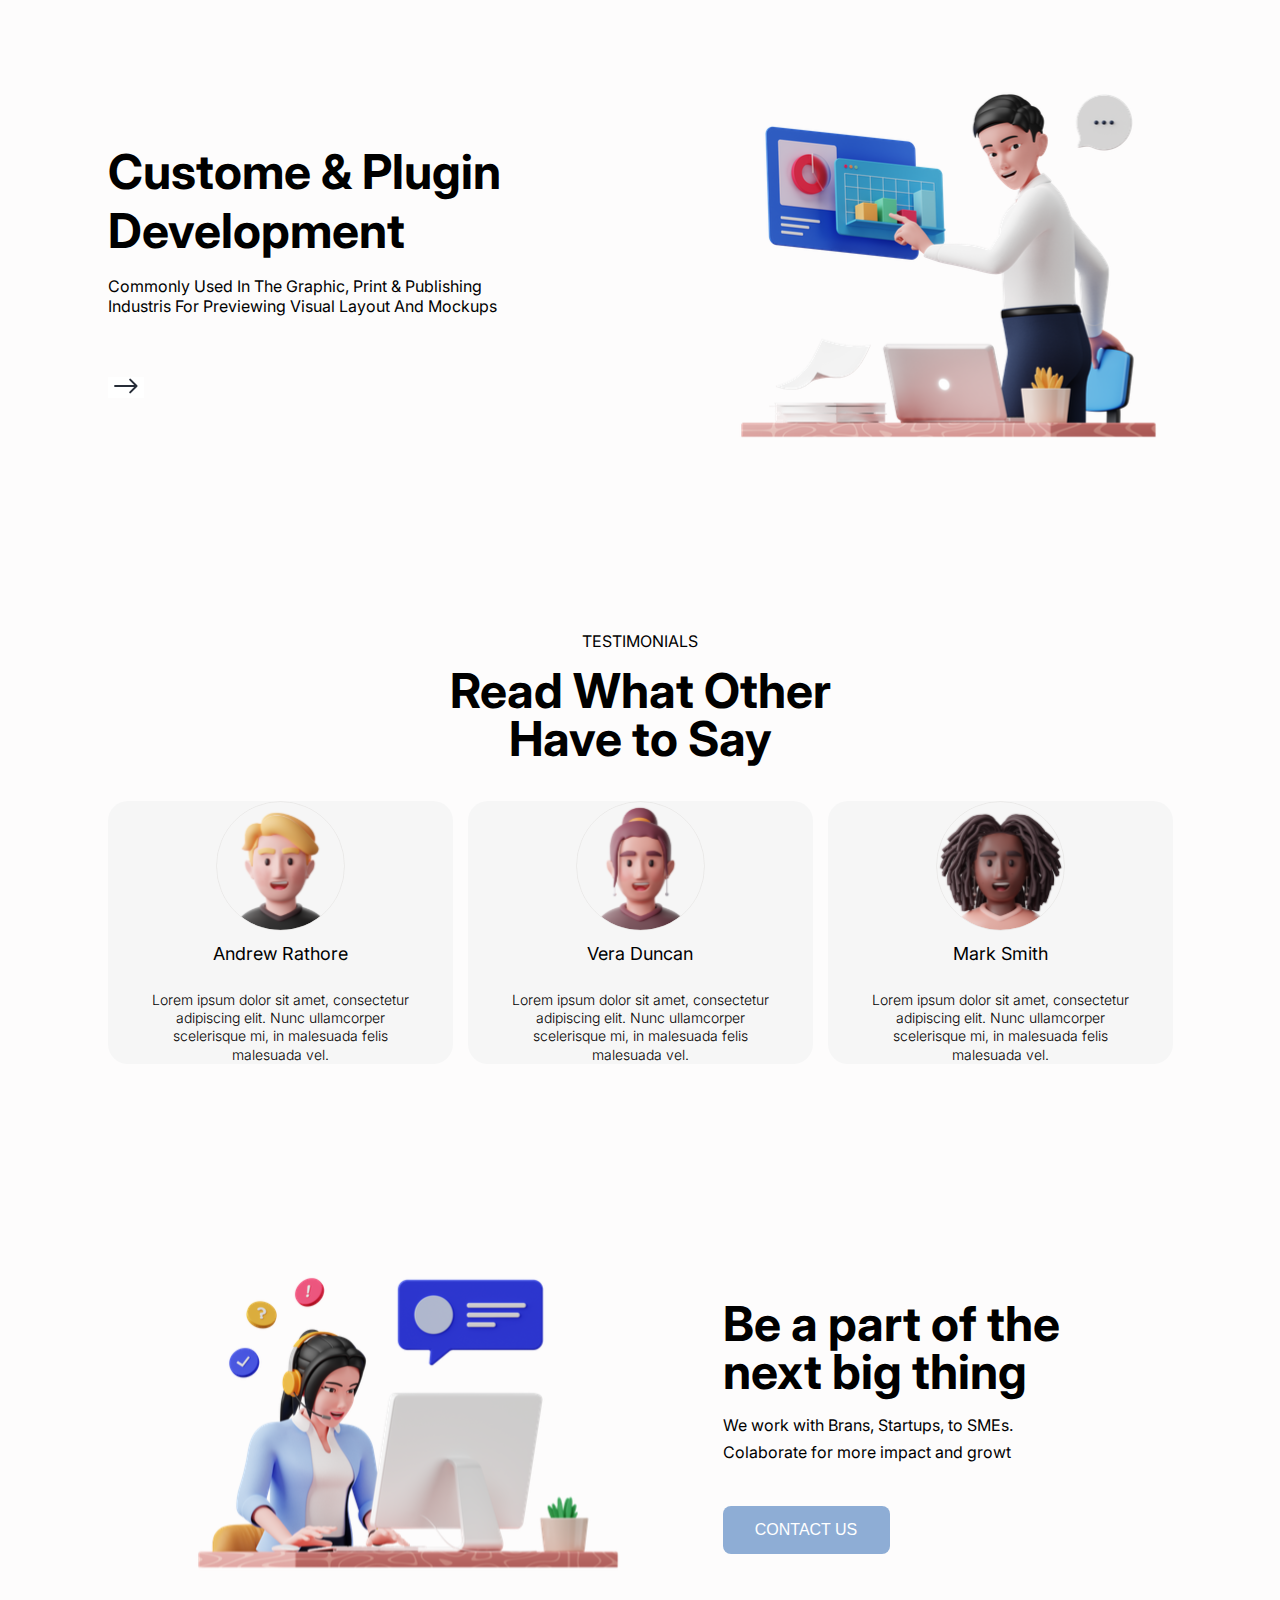
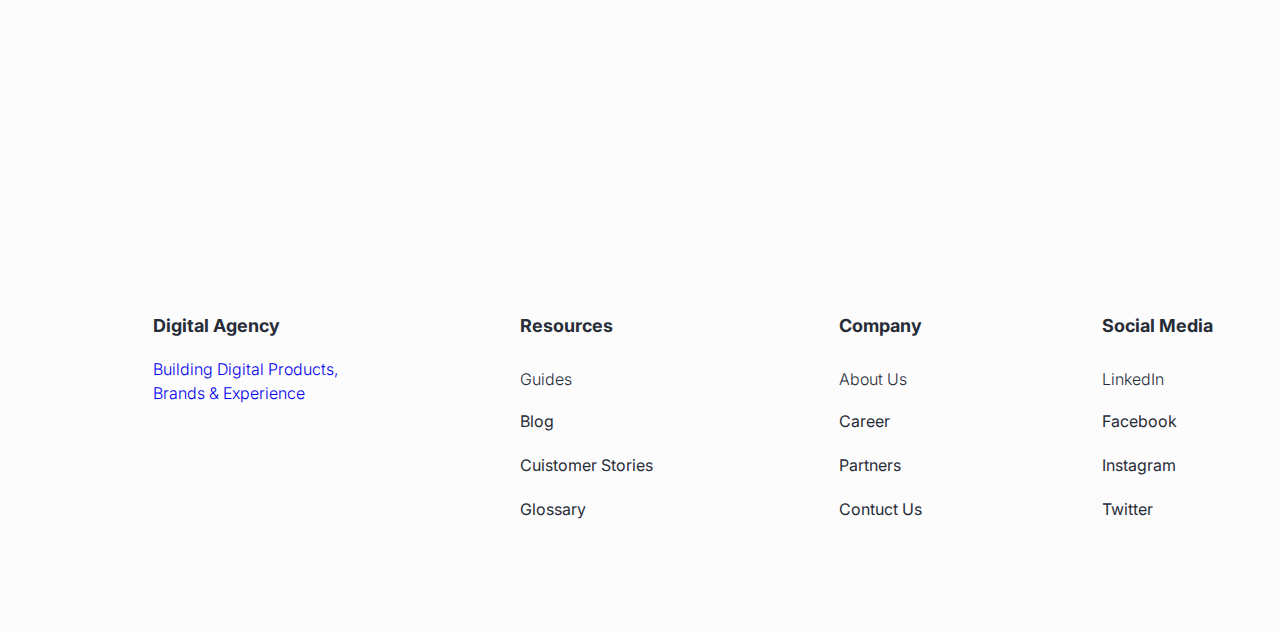
==== commit e7f04c94: "Add files via upload" ====
--- a/index.html
+++ b/index.html
@@ -4,6 +4,7 @@
 
 <head>
     <meta charset="UTF-8">
+    <meta name="viewport" content="width=device-width"> 
     <title>Digital Agency - Landing Page</title>
     <link rel="stylesheet" href="style.css">
     <link rel="preconnect" href="https://fonts.googleapis.com">
--- a/style.css
+++ b/style.css
@@ -101,7 +101,7 @@
 }
 
 .container-company-trust{
-    width: 915px;
+    /* width: 915px; */
     margin: 157px auto 0;
     background-color: #F6F6F6;
     border-radius: 8px;
@@ -128,7 +128,7 @@
 }
 
 .container-section{
-    width: 1065px;
+    /* width: 1065px; */
     margin: 136px auto 0;
     display: flex;
 }
@@ -270,7 +270,7 @@
 }
 
 .building-link{
-    margin-top: 40px;
+    margin: 32px 0 0 0;
     font-size: 16px;
     font-weight: 300;
     line-height: 24px;
@@ -296,24 +296,52 @@
 }
 
 .footer-list{
-    margin: 0 auto;
     font-size: 18px;
     font-weight: 700;
-    line-height: 27.5px;
+    line-height: 27.5px;11
 }
 
 .first-link{
+    display: block;
     margin: 32px auto 0;
     font-size: 16px;
     font-weight: 300;
     line-height: 16px;
     text-decoration: none;
+    color: #272D38;
 }
 
 .link-list{
-    text-decoration: none;
-    margin-top: 24px;
-}
-
-
-
+    display: block;
+    text-decoration: none;
+    margin-top: 24px; 
+    text-decoration: none;
+    color: #272D38;
+}
+
+@media (max-width:1000px){
+ .nav-bar  {
+    max-width: 400px;
+}
+}
+
+@media (max-width:1000px){
+    .container-section  {
+       max-width: 400px;
+   }
+   }
+   
+
+   @media (max-width:1000px){
+    footer {
+       max-width: 400px;
+   }
+   }
+
+   @media (max-width:1000px){
+    .logos {
+       max-width: 400px;
+   }
+   }
+   
+      
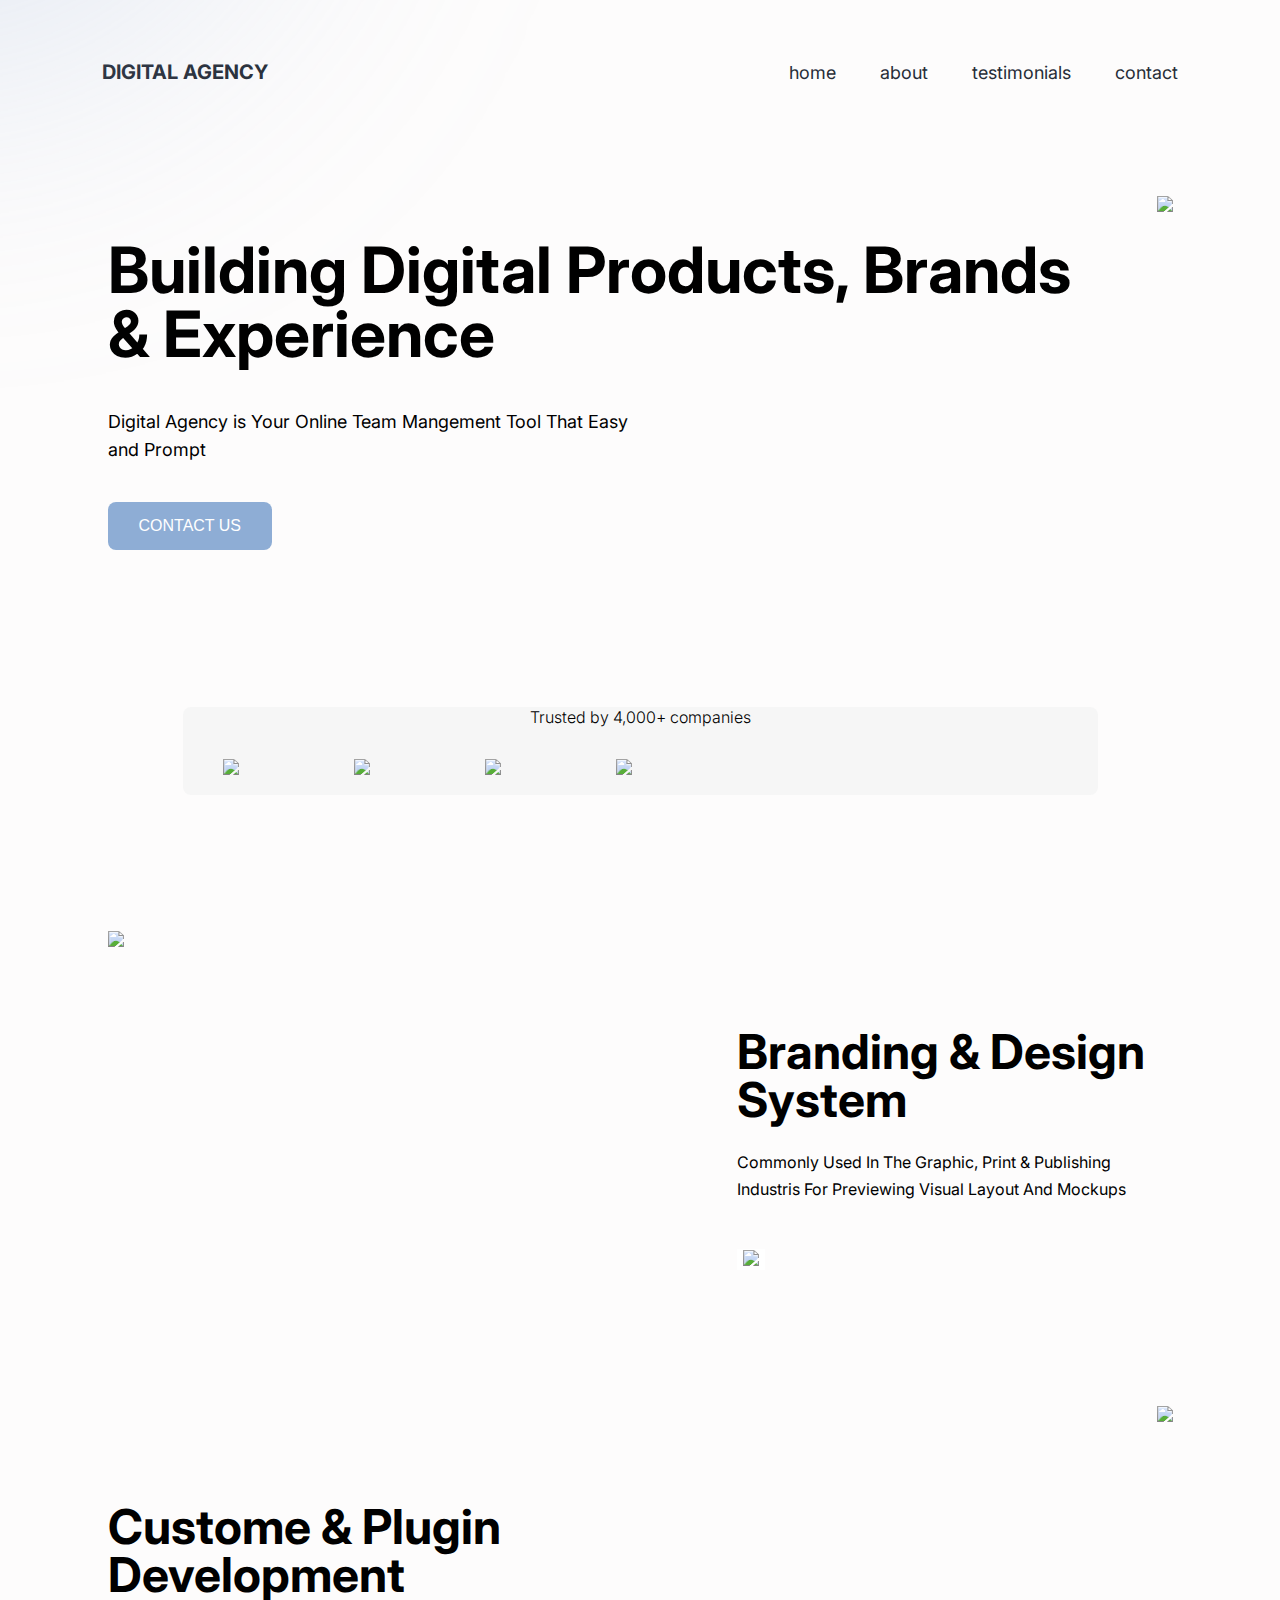
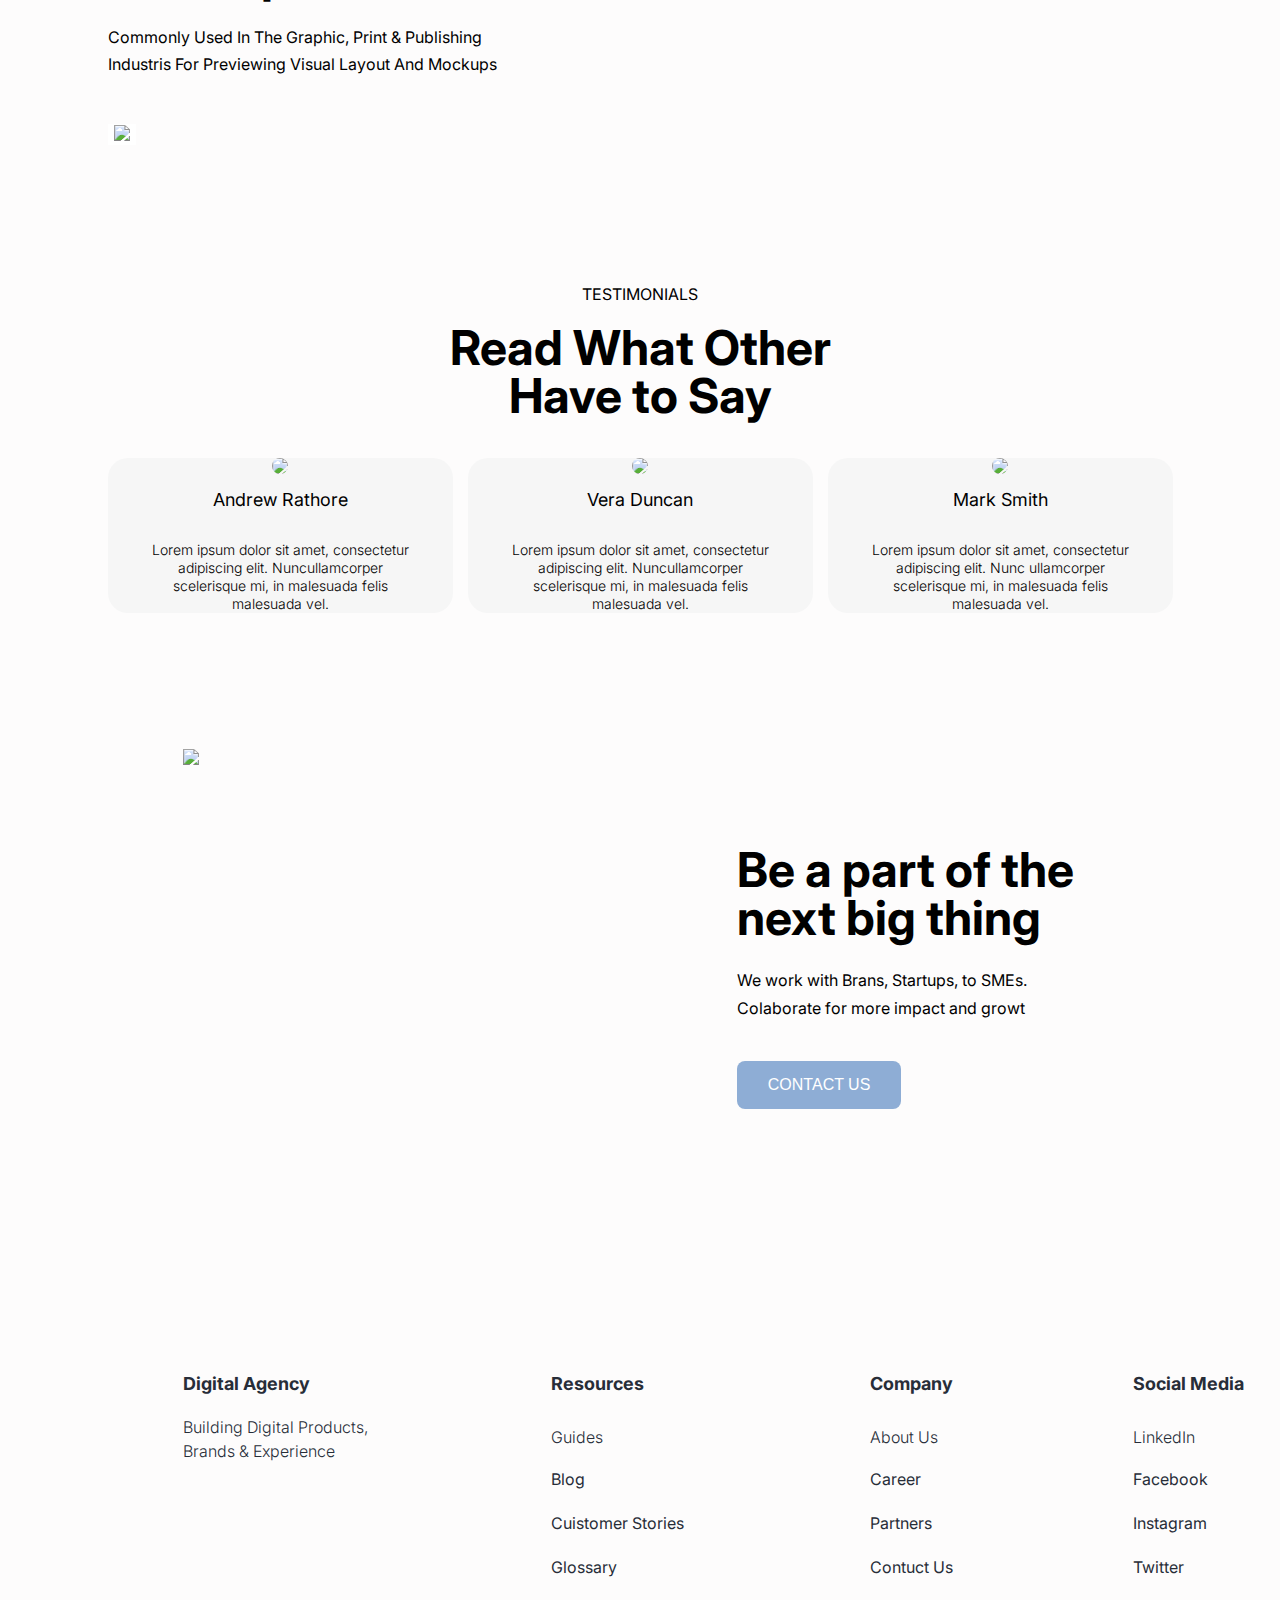
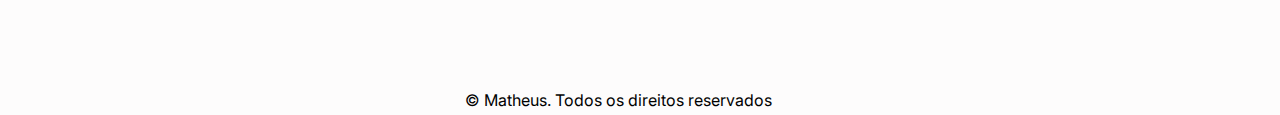
==== commit a8806e2c: "Add files via upload" ====
--- a/index.html
+++ b/index.html
@@ -15,8 +15,7 @@
     <link href="https://fonts.googleapis.com/css2?family=Inter:wght@300&display=swap" rel="stylesheet">
 </head>
 
-<body class="container">
-
+<body >
     <div class="circle">
         <svg xmlns="http://www.w3.org/2000/svg" width="803" height="669" fill="none">
             <g filter="url(#a)">
@@ -35,128 +34,125 @@
     </div>
 
     <header class="nav-bar">
-        <a href="#" class="digital">DIGITAL AGENCY</a>
-        <nav class="menu">
-            <ul class="menu-item">
-                <li> <a href="#" class="menu-list">home</a> </li>
-                <li> <a href="#" class="menu-list">about</a> </li>
-                <li> <a href="#" class="menu-list">testimonials</a> </li>
-                <li> <a href="#" class="menu-list">contact</a> </li>
+        <a href="#" class="logo">Digital Agency</a>
+        <nav class="main-menu">
+            <ul class="menu-list">
+                <li> <a href="#" class="menu-item">home</a> </li>
+                <li> <a href="#" class="menu-item">about</a> </li>
+                <li> <a href="#" class="menu-item">testimonials</a> </li>
+                <li> <a href="#" class="menu-item">contact</a> </li>
             </ul>
         </nav>
     </header>
 
-    <div class="container-building">
-        <div class="main-text">
-            <h1 class="main-header">Building Digital<br>Products, Brands<br>& Experience</h1>
-            <p class="p-main">Digital Agency is Your Online Team Mangement Tool That<br> Easy and Prompt</p>
-            <button class="btn-contact-us">CONTACT US</button>
+    
+    <div class="container hero-section">
+        <div class="main-hero-section">
+            <h1 class="main-hero-section-heading">Building Digital Products, Brands & Experience</h1>
+            <p class="main-hero-section-text">Digital Agency is Your Online Team Mangement Tool That Easy and Prompt</p>
+            <button class="button button-hero-section">Contact Us</button>
         </div>
-        <img src="img/business-people.svg">
+        <img src="img/hero-section-image.png">
     </div>
 
-    <div class="container-company-trust">
-        <p class="p-trusted">Trusted by 4,000+ companies</p>
-
-        <nav class="logos">
-            <ul class="logos-list">
+    <div class="container companies-section">
+        <p class="companies-section-text">Trusted by 4,000+ companies</p>
+        <nav class="companies-section-logos">
+            <ul class="companies-section-logos-list">
                 <li> <a href="https://www.spotify.com/int/why-not-available/" target="_blank"><img
-                            src="img\spotify.svg"></a> </li>
-                <li> <a href="https://slack.com/" target="_blank"><img src="img\slack.svg"></a> </li>
-                <li> <a href="https://www.dropbox.com/ru/" target="_blank"><img src="img\dropbox.svg"></a> </li>
-                <li> <a href="https://zoom.us/" target="_blank"><img src="img\zoom.svg"></a> </li>
+                            src="img\companies-section-spotify.png"></a> </li>
+                <li> <a href="https://slack.com/" target="_blank"><img src="img\companies-section-slack.png"></a> </li>
+                <li> <a href="https://www.dropbox.com/ru/" target="_blank"><img src="img\companies-section-dropbox.png"></a> </li>
+                <li> <a href="https://zoom.us/" target="_blank"><img src="img\companies-section-zoom.png"></a> </li>
             </ul>
         </nav>
     </div>
 
-    <div class="container-section">
-        <img src="img/designer-team.svg" class="img-designer">
+    <div class="container main-section">
+        <img src="img/custome-section-image.png" class="image-custome-section">
         <div class="main-block">
-            <h2 class="header-branding">Branding & Design<br>System</h2>
-            <p class="p-branding">Commonly Used In The Graphic, Print & Publishing Industris For Previewing Visual
-                Layout And Mockups
-            </p>
-            <button class="btn-arrow"><img src="img/Arrow1.svg"></button>
+            <h2 class="heading-main-block">Branding & Design System</h2>
+            <p class="text-main-block">Commonly Used In The Graphic, Print & Publishing Industris For Previewing Visual Layout And Mockups</p>
+            <button class="main-section-arrow"><img src="img/main-section-arrow.png"></button>
         </div>
     </div>
 
-    <div class="container-section">
+    <div class="container main-section">
         <div class="main-block">
-            <h3 class="header-custome">Custome & Plugin<br>Development</h3>
-            <p class="p-custome">Commonly Used In The Graphic, Print & Publishing Industris For Previewing Visual Layout
+            <h3 class="heading-main-block">Custome & Plugin Development</h3>
+            <p class="text-main-block">Commonly Used In The Graphic, Print & Publishing Industris For Previewing Visual Layout
                 And Mockups
             </p>
-            <button class="btn-arrow"><img src="img/Arrow1.svg"></button>
+            <button class="main-section-arrow"><img src="img/main-section-arrow.png"></button>
         </div>
-        <img src="img/businessman-analyzing.svg" class="img-businessman">
+        <img src="img/businessman-analyzing.png" class="image-businessman-analyzing">
     </div>
 
-    <div class="container-section">
+   <div class="container main-section">
         <div class="main-testimonial">
-            <div class="testimonials-head">
-                <p class="p-testimonials">TESTIMONIALS</p>
-                <h3 class="header-testimonials">Read What Other<br> Have to Say</h3>
+            <div class="testimonial-list">
+                <p class="text-main-block testimonial-text">TESTIMONIALS</p>
+                <h3 class="heading-main-block testimonial-heading">Read What Other Have to Say</h3>
             </div>
-            <div class="personal-testimonials">
+            <div class="testimonial-personal">
                 <div class="testimonial">
-                    <img src="img/Andrew.svg" class="personal">
-                    <p class="name-personal">Andrew Rathore</p>
-                    <p class="description-personal">Lorem ipsum dolor sit amet, consectetur<br> adipiscing elit. Nunc
-                        ullamcorper<br> scelerisque mi, in malesuada felis<br> malesuada vel.</p>
+                    <img src="img/andrew-profile.png" class="profile-image">
+                    <p class="profile-name">Andrew Rathore</p>
+                    <p class="description-personal">Lorem ipsum dolor sit amet, consectetur adipiscing elit. Nuncullamcorper scelerisque mi, in malesuada felis malesuada vel.</p>
                 </div>
             <div class="testimonial">
-                    <img src="img/Vera.svg" class="personal">
-                    <p class="name-personal">Vera Duncan</p>
-                    <p class="description-personal">Lorem ipsum dolor sit amet, consectetur<br> adipiscing elit. Nunc
-                        ullamcorper<br> scelerisque mi, in malesuada felis<br> malesuada vel.</p>
+                    <img src="img/vera-profile.png" class="profile-image">
+                    <p class="profile-name">Vera Duncan</p>
+                    <p class="description-personal">Lorem ipsum dolor sit amet, consectetur adipiscing elit. Nuncullamcorper scelerisque mi, in malesuada felis malesuada vel.</p>
             </div>
             <div class="testimonial">
-                    <img src="img/Mark.svg" class="personal">
-                <p class="name-personal">Mark Smith</p>
-                <p class="description-personal">Lorem ipsum dolor sit amet, consectetur<br> adipiscing elit. Nunc ullamcorper<br> scelerisque mi, in malesuada felis<br> malesuada vel.</p>
+                    <img src="img/mark-profile.png" class="profile-image">
+                <p class="profile-name">Mark Smith</p>
+                <p class="description-personal">Lorem ipsum dolor sit amet, consectetur adipiscing elit. Nunc ullamcorper scelerisque mi, in malesuada felis malesuada vel.</p>
             </div>
             </div>
         </div>
     </div>
 
-    <div class="container-section">
-        <img src="img/customer.svg" class="customer">
-        <div class="customer-description">
-            <h4 class="header-customer">Be a part of the<br>next big thing</h4>
-            <p class="p-customer">We work with Brans, Startups, to SMEs.<br> Colaborate for more impact and growt
-            </p>
-            <button class="btn-contact-us">CONTACT US</button>
+    <div class="container main-section">
+        <img src="img/customer-support.png" class="customer-suppoter-image">
+        <div class="main-block">
+            <h4 class="heading-main-block">Be a part of the next big thing</h4>
+            <p class="text-main-block customer-text">We work with Brans, Startups, to SMEs. Colaborate for more impact and growt</p>
+            <button class="button button-hero-section">CONTACT US</button>
         </div>
     </div>
 
-    <footer>
+  <footer class="footer-block">
         <nav class="footer-menu">
-        <ul class="logo">
+        <ul class="logo-link">
             <p class="footer-list">Digital Agency</p>
-            <a href="#" class="building-link">Building Digital Products,<br> Brands & Experience</a>
+            <a href="#" class="building-link">Building Digital Products, Brands & Experience</a>
         </ul>
-        <ul class="resources">
+        <ul class="resources-footer">
             <p class="footer-list">Resources</p>
-            <a href="#" class="first-link">Guides</a>
-            <a href="#" class="link-list">Blog</a>
-            <a href="#" class="link-list">Cuistomer Stories</a>
-            <a href="#" class="link-list">Glossary</a>
+            <a href="#" class="first-item-link">Guides</a>
+            <a href="#" class="link-item">Blog</a>
+            <a href="#" class="link-item">Cuistomer Stories</a>
+            <a href="#" class="link-item">Glossary</a>
         </ul>
-        <ul class="company">
+        <ul class="company-footer">
             <p class="footer-list">Company</p>
-            <a href="#" class="first-link">About Us</a>
-            <a href="#" class="link-list">Career</a>
-            <a href="#" class="link-list">Partners</a>
-            <a href="#" class="link-list">Contuct Us</a>
+            <a href="#" class="first-item-link">About Us</a>
+            <a href="#" class="link-item">Career</a>
+            <a href="#" class="link-item">Partners</a>
+            <a href="#" class="link-item">Contuct Us</a>
         </ul>
-        <ul class="social-media">
+        <ul class="social-media-footer">
             <p class="footer-list">Social Media</p>
-            <a href="#" class="first-link">LinkedIn</a>
-            <a href="#" class="link-list">Facebook</a>
-            <a href="#" class="link-list">Instagram</a>
-            <a href="#" class="link-list">Twitter</a>
+            <a href="#" class="first-item-link">LinkedIn</a>
+            <a href="#" class="link-item">Facebook</a>
+            <a href="#" class="link-item">Instagram</a>
+            <a href="#" class="link-item">Twitter</a>
         </ul>
         </nav>
+        <p class="text-main-block footer-copyright">&copy Matheus. Todos os direitos reservados</p>
+        
     </footer>
 
 
@@ -165,4 +161,5 @@
 
 
 
+
 </body>--- a/style.css
+++ b/style.css
@@ -5,7 +5,6 @@
 }
 
 body {
-    width: 1440px;
     font-family: 'Inter', sans-serif;
     background-color: #FDFCFC;
     padding: 0;
@@ -25,20 +24,22 @@
 
 }
 
+.nav-bar {
+    width: 1076px;
+    margin: 46px auto 0;
+    display: flex;
+    justify-content: space-between;
+    align-items: center;
+}
+
 .container {
     width: 1065px;
     margin: 0 auto;
-}
-
-.nav-bar {
-    width: 1076px;
-    margin: 46px auto 0;
     display: flex;
     justify-content: space-between;
-    align-items: center;
-}
-
-.menu-item{
+}
+
+.menu-list{
     display: flex;
     gap: 44px;  
 }
@@ -49,13 +50,15 @@
     color: #272D38;
 }
 
-.digital {
+.logo {
     font-size: 20px;
     font-weight: 700;
     text-decoration: none;
-    color: #272D38;
-}
-.menu-list {
+    line-height: 24.2px;
+    color: #272D38;
+    text-transform: uppercase;
+}
+.menu-item {
     text-decoration: none;
     color: #272D38;
     list-style-type: none;
@@ -65,109 +68,108 @@
     font-weight: 400;
 }
 
-.container-building{
-    display: inline-flex;
+.hero-section{
     margin-top: 97px;   
 }
 
-.main-text{
-    margin: 0 75px 0 0;
-}
-
-.main-header{
+.main-hero-section{
+    margin-right: 75px;
+}
+
+.main-hero-section-heading{
     margin: 42px auto 0;
     font-size: 64px;
     font-weight: 700;
     line-height: 64px;
-
-}
-
-.p-main{
+}
+
+.main-hero-section-text{
+    width: 525px;
     font-size: 18px;
     font-weight: 400;
-    margin: 24px auto 0;
-    line-height: 27.5px;
-}
-
-.btn-contact-us{
-    width: 167px;
-    height: 48px;
+    margin: 42px 0 0 0;
+    line-height: 27.5px;
+}
+
+.button-hero-section{
     background-color: #8EADD5;
     border-radius: 8px;
     border: 0;
     color:#FFFFFF;
     font-size: 16px;
-    margin: 39px auto 0;
-}
-
-.container-company-trust{
-    /* width: 915px; */
-    margin: 157px auto 0;
+    padding: 10px 31px 10px 31px;
+    text-transform: uppercase;
+    cursor: pointer;
+    line-height: 27.5px;
+}
+
+.button-hero-section{
+margin-top: 39px;
+}
+
+.companies-section{
+    display: block;
+    width: 915px;
+    margin-top: 157px;
     background-color: #F6F6F6;
     border-radius: 8px;
 }
 
-.p-trusted{
+.companies-section-text{
     margin: 0;
     font-weight: 300;
     font-size: 16px;
     text-align: center;
 }
 
-.logos{
+.companies-section-logos{
     display: flex;
     flex-wrap: wrap;
     gap: 115px;
     width: 867px;
-    margin: 16px auto 0;
-}
-
-.logos-list{
+    margin: 16px 0 0 0;
+}
+
+.companies-section-logos-list{
     display: flex;
     gap: 115px;
 }
 
-.container-section{
-    /* width: 1065px; */
+.main-section{
     margin: 136px auto 0;
-    display: flex;
-}
-
-.img-designer{
+}
+
+.image-custome-section{
     margin: 0 179px 0 0;
 }
 
 .main-block{
-    width: 436px;
-}
-
-.header-branding{
+    width: 435.69px;
+}
+
+.heading-main-block{
+    width: 435.69px;
     margin: 97px 0 0 0;
     font-size: 48px;
     font-weight: 700;
     line-height: 48px;
 }
 
-.p-branding{
+.text-main-block{
     margin: 25px 43px 0 0;
     font-size: 16px;
     font-weight: 400;
     line-height: 27.5px;
 }
 
-.btn-arrow{
+.main-section-arrow{
     margin: 45px auto 0 0;
     border: 0;
     background-color: #FFFFFF;
-}
-
-.header-custome{
-    margin: 97px 0 0 0;
-    font-size: 48px;
-    font-weight: 700;
-}
-
-.img-businessman{
+    cursor: pointer;
+}
+
+.image-businessman-analyzing{
     margin: 0 0 0 179px;
 }
 
@@ -175,30 +177,24 @@
     display: block;
 }
 
-.testimonials-head{
+.testimonial-list{
     display: block;
     margin: 0 auto;
 }
 
-.p-testimonials{
+.testimonial-text{
     margin: 0 auto;
     text-align: center;
-    font-size: 16px;
-    font-weight: 400;
-}
-
-.header-testimonials{
+}
+
+.testimonial-heading{
     margin: 16px auto 0;
     text-align: center;
-    font-size: 48px;
-    font-weight: 700;
-    line-height: 48px;
-}
-
-.personal-testimonials{
+}
+
+.testimonial-personal{
     display: flex;
     margin: 38px 0 0 0;
-    
 }
 
 .testimonial{
@@ -211,21 +207,23 @@
     margin-right: 15px;
 }
 
-.personal{
+.profile-image{
     width: 129px;
     border-radius: 96.5px;
 }
 
-.name-personal{
+.profile-name{
     font-size: 18px;
     font-weight: 400;
     margin: 8px auto;
+    line-height: 27.5px;
 }
 
 .description-personal{
+    width: 281px;
     font-size: 14px;
     font-weight: 300;
-    margin: 27px 0 0 0;
+    margin: 27px auto 0;
     line-height: 18.2px;
 }
 
@@ -234,38 +232,32 @@
     border-radius: 20px;
 }
 
-.customer{
+.customer-suppoter-image{
     margin: 0 90px 0 75px;
 }
 
-.header-customer{
-    margin: 100px 0 0 0;
-    font-size: 48px;
-    font-weight: 700;
-    line-height: 48px;
-}
-.p-customer{
-    margin: 16px 0 0 0;
-    font-size: 16px;
-    font-weight: 400;
-    line-height: 27.5px;
-}
-
-footer{
-    display: flex;
+.customer-text{
+    width: 360px;
+}
+
+.footer-block{
+    /* margin-top: 138px; */
+    /* display: flex; */
     margin: 138px auto 0;
-    height: 443px;
+    /* height: 443px; */
 }
 
 .footer-menu{
     display: flex;
     color: #272D38;
+    /* margin: 0 auto; */
+    padding-left: 183.32px;
     
 }
 
-.logo{
+.logo-link{
     width: 189.29px;
-    margin: 105px 178px 0 45px;
+    margin: 105px 178px 0 0;
     padding: 0;    
 }
 
@@ -275,33 +267,34 @@
     font-weight: 300;
     line-height: 24px;
     text-decoration: none;
-}
-
-.resources{
+    color: #272D38;
+}
+
+.resources-footer{
     width: 141px;
     margin: 105px 178px 0 0;
     padding: 0;
 }
 
-.company{
+.company-footer{
     width: 85.23px;
     margin: 105px 178px 0 0;
     padding: 0;
 }
 
-.social-media{
-    width: 123.29px;
-    margin: 105px auto;
+.social-media-footer{
+    width: 124px;
+    margin: 105px 0 0 0;
     padding: 0;
 }
 
 .footer-list{
     font-size: 18px;
     font-weight: 700;
-    line-height: 27.5px;11
-}
-
-.first-link{
+    line-height: 27.5px;
+}
+
+.first-item-link{
     display: block;
     margin: 32px auto 0;
     font-size: 16px;
@@ -311,7 +304,7 @@
     color: #272D38;
 }
 
-.link-list{
+.link-item{
     display: block;
     text-decoration: none;
     margin-top: 24px; 
@@ -319,6 +312,11 @@
     color: #272D38;
 }
 
+.footer-copyright{
+    text-align: center;
+    margin-top: 110px;
+}
+/* 
 @media (max-width:1000px){
  .nav-bar  {
     max-width: 400px;
@@ -341,7 +339,7 @@
    @media (max-width:1000px){
     .logos {
        max-width: 400px;
-   }
-   }
+   } */
+/* } */
    
       
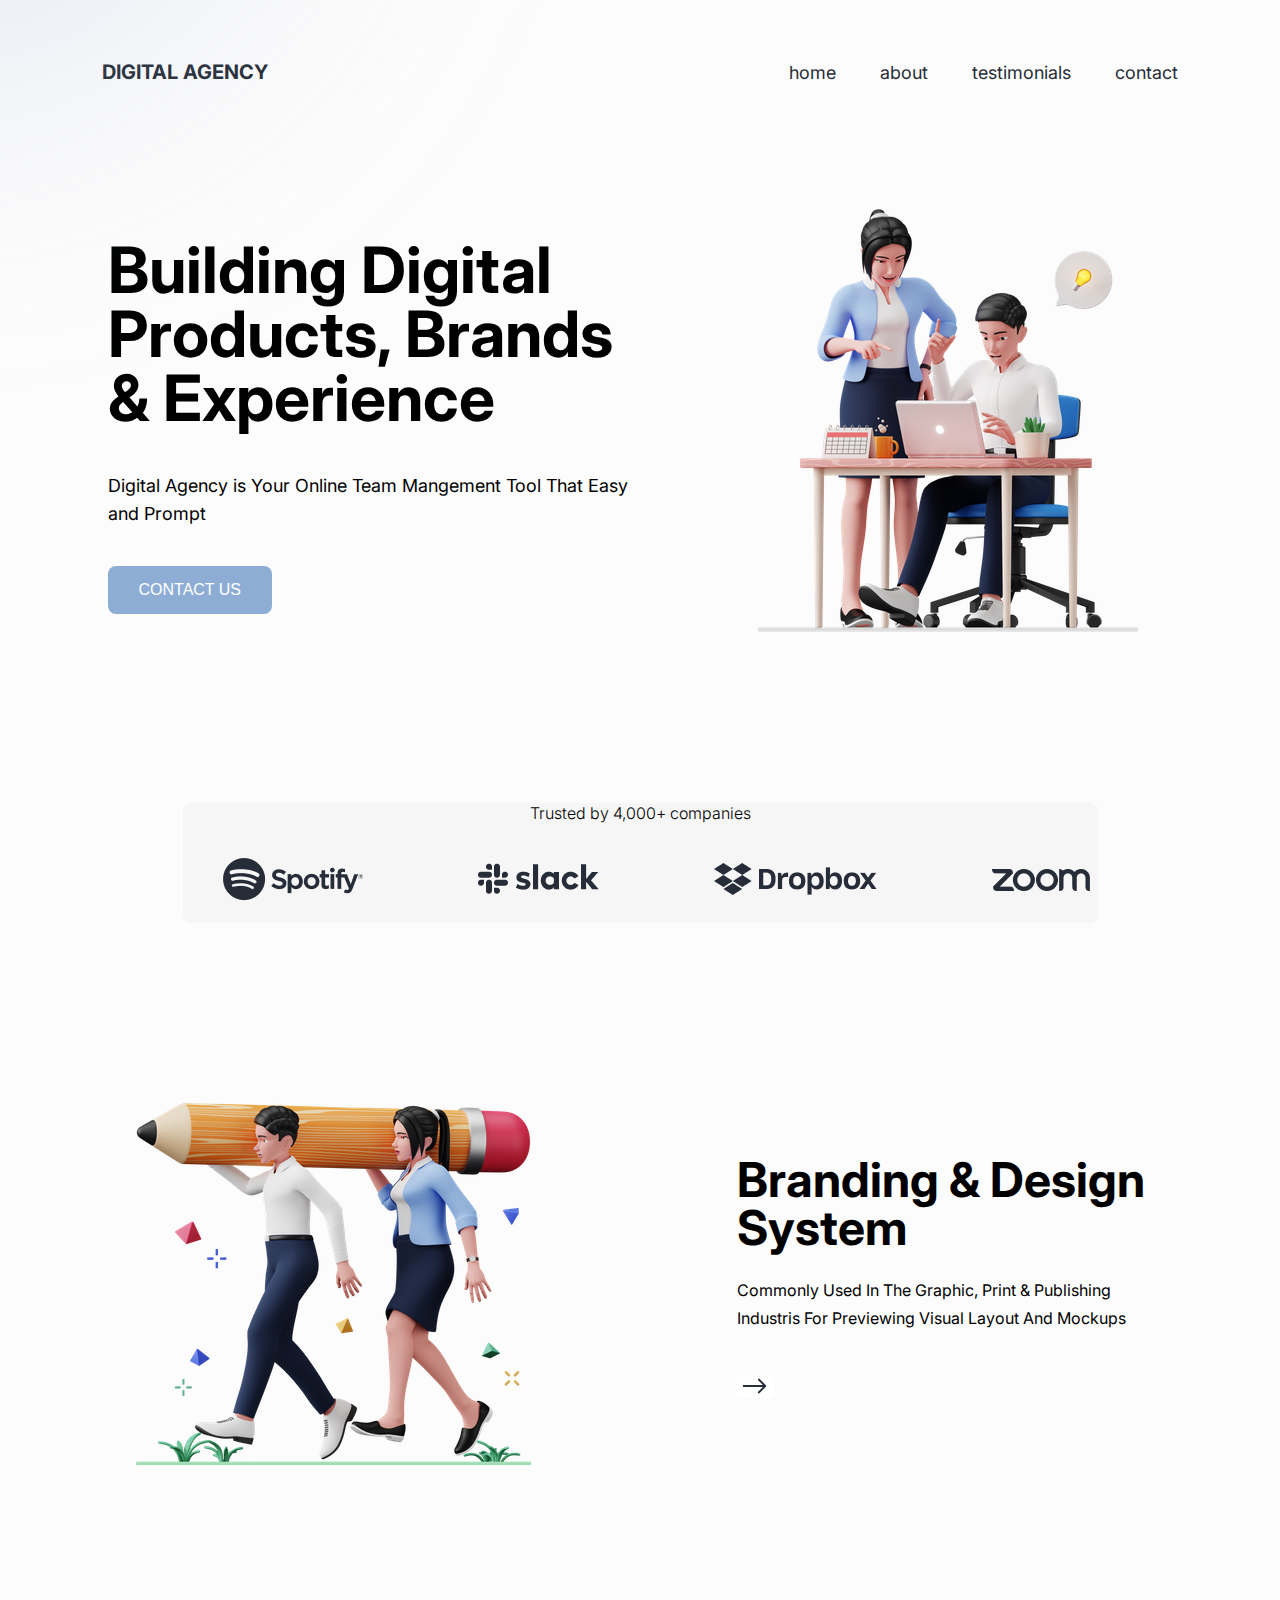
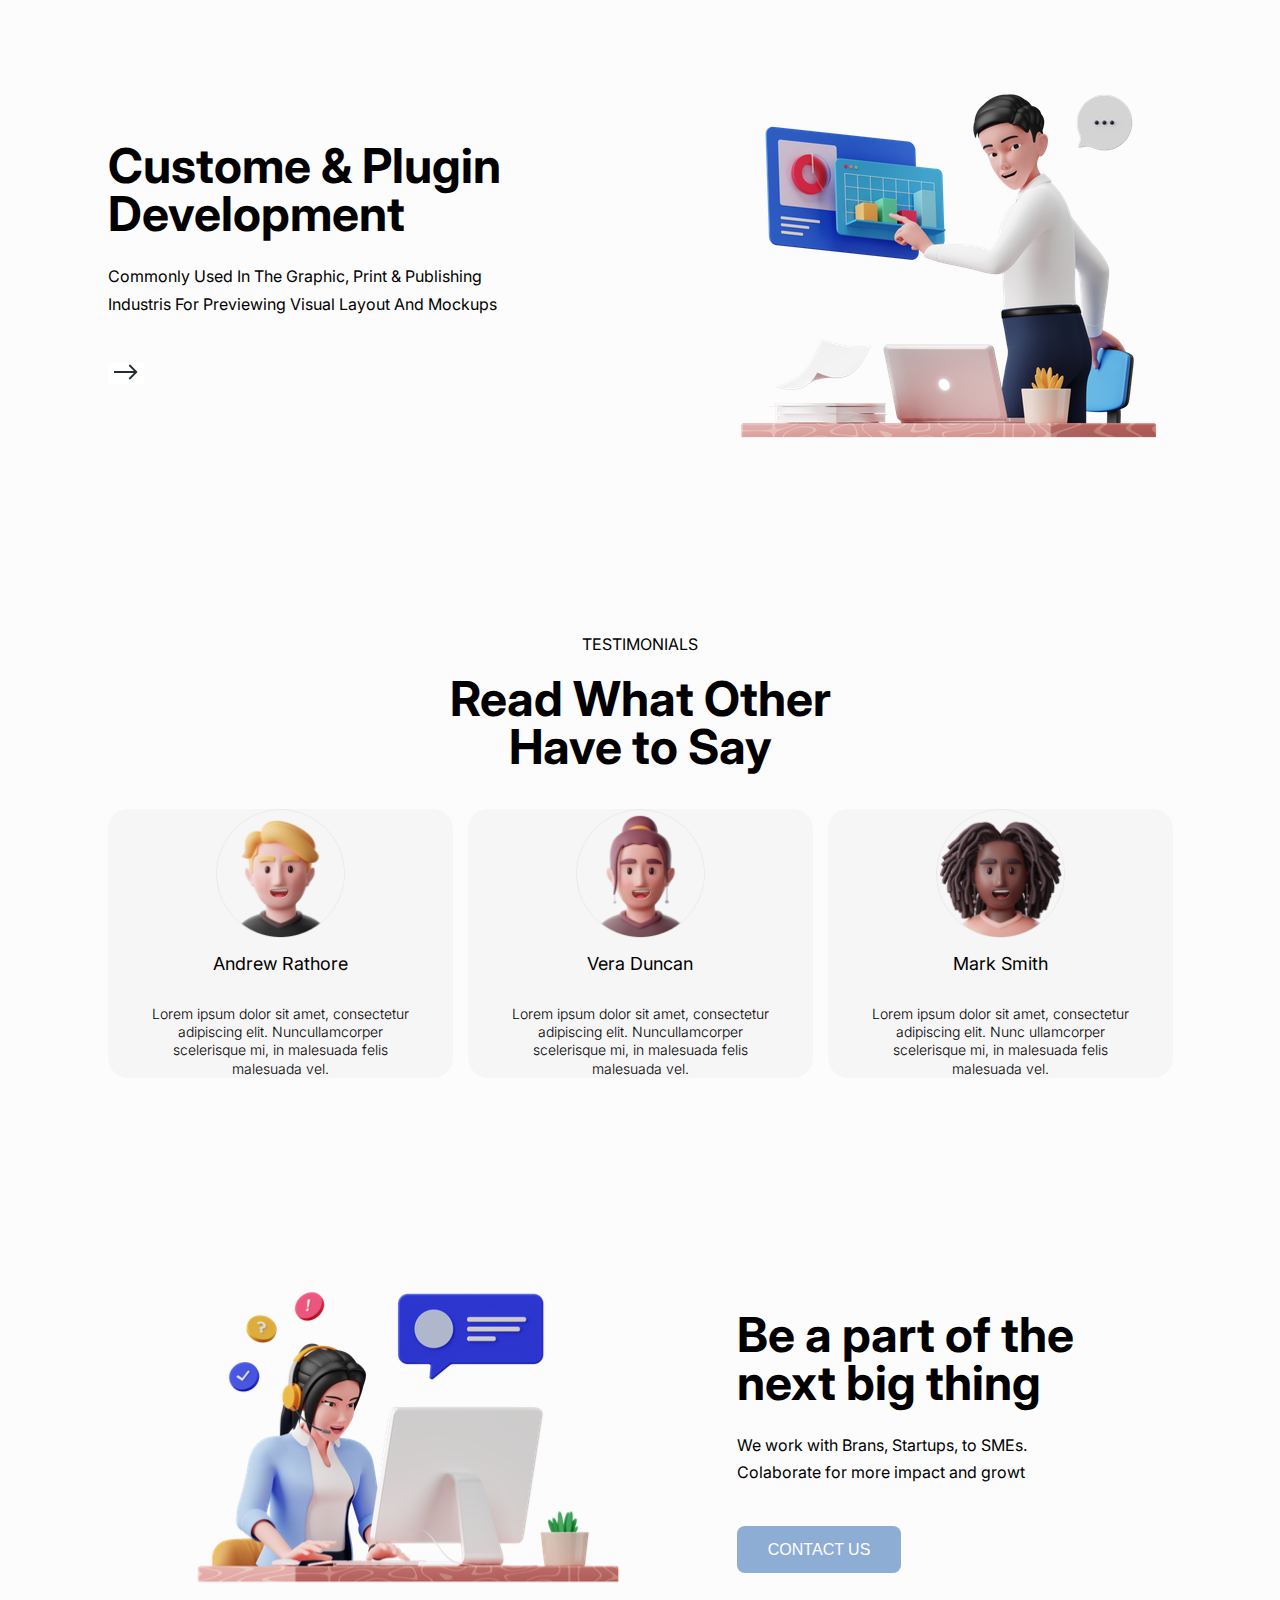
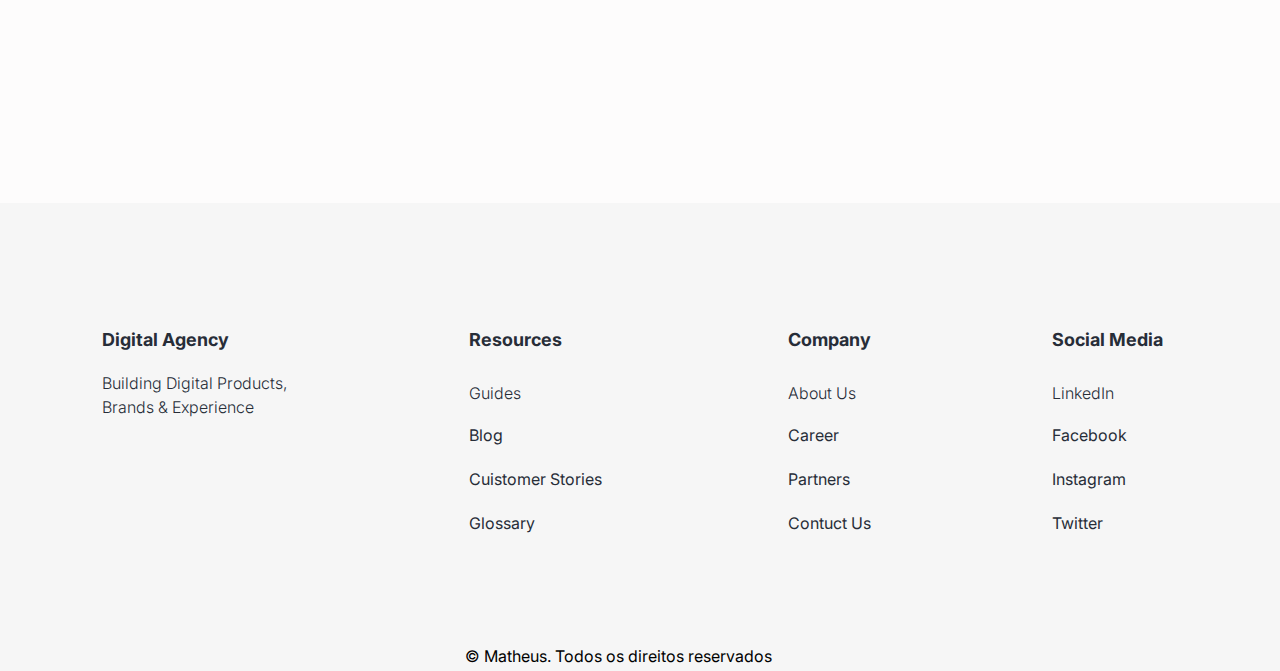
==== commit e6d75a91: "Add files via upload" ====
--- a/index.html
+++ b/index.html
@@ -52,18 +52,17 @@
             <p class="main-hero-section-text">Digital Agency is Your Online Team Mangement Tool That Easy and Prompt</p>
             <button class="button button-hero-section">Contact Us</button>
         </div>
-        <img src="img/hero-section-image.png">
+        <img src="img/hero-section-image.png" class="hero-section-image">
     </div>
 
     <div class="container companies-section">
         <p class="companies-section-text">Trusted by 4,000+ companies</p>
         <nav class="companies-section-logos">
             <ul class="companies-section-logos-list">
-                <li> <a href="https://www.spotify.com/int/why-not-available/" target="_blank"><img
-                            src="img\companies-section-spotify.png"></a> </li>
-                <li> <a href="https://slack.com/" target="_blank"><img src="img\companies-section-slack.png"></a> </li>
-                <li> <a href="https://www.dropbox.com/ru/" target="_blank"><img src="img\companies-section-dropbox.png"></a> </li>
-                <li> <a href="https://zoom.us/" target="_blank"><img src="img\companies-section-zoom.png"></a> </li>
+                <li> <a href="https://www.spotify.com/int/why-not-available/" target="_blank"><img src="img\companies-section-spotify.png"  class="spotify-image"></a> </li>
+                <li> <a href="https://slack.com/" target="_blank"><img src="img\companies-section-slack.png" class="slack-image"></a> </li>
+                <li> <a href="https://www.dropbox.com/ru/" target="_blank" ><img src="img\companies-section-dropbox.png" class="dropbox-image"></a> </li>
+                <li> <a href="https://zoom.us/" target="_blank"><img src="img\companies-section-zoom.png" class="zoom-image"></a> </li>
             </ul>
         </nav>
     </div>
@@ -125,18 +124,18 @@
 
   <footer class="footer-block">
         <nav class="footer-menu">
-        <ul class="logo-link">
+        <ul class="links logo-link">
             <p class="footer-list">Digital Agency</p>
             <a href="#" class="building-link">Building Digital Products, Brands & Experience</a>
         </ul>
-        <ul class="resources-footer">
+        <ul class="links resources-footer">
             <p class="footer-list">Resources</p>
             <a href="#" class="first-item-link">Guides</a>
             <a href="#" class="link-item">Blog</a>
             <a href="#" class="link-item">Cuistomer Stories</a>
             <a href="#" class="link-item">Glossary</a>
         </ul>
-        <ul class="company-footer">
+        <ul class="links company-footer">
             <p class="footer-list">Company</p>
             <a href="#" class="first-item-link">About Us</a>
             <a href="#" class="link-item">Career</a>
--- a/style.css
+++ b/style.css
@@ -91,7 +91,7 @@
     line-height: 27.5px;
 }
 
-.button-hero-section{
+.button{
     background-color: #8EADD5;
     border-radius: 8px;
     border: 0;
@@ -241,23 +241,23 @@
 }
 
 .footer-block{
-    /* margin-top: 138px; */
-    /* display: flex; */
     margin: 138px auto 0;
-    /* height: 443px; */
+    background-color: #F6F6F6;
 }
 
 .footer-menu{
-    display: flex;
-    color: #272D38;
-    /* margin: 0 auto; */
-    padding-left: 183.32px;
-    
+    width: 1076px;
+    display: flex;
+    color: #272D38;
+    margin: 0 auto;
+}
+
+.links{
+    margin: 105px 178px 0 0;
 }
 
 .logo-link{
     width: 189.29px;
-    margin: 105px 178px 0 0;
     padding: 0;    
 }
 
@@ -272,13 +272,11 @@
 
 .resources-footer{
     width: 141px;
-    margin: 105px 178px 0 0;
     padding: 0;
 }
 
 .company-footer{
     width: 85.23px;
-    margin: 105px 178px 0 0;
     padding: 0;
 }
 
@@ -316,30 +314,111 @@
     text-align: center;
     margin-top: 110px;
 }
-/* 
-@media (max-width:1000px){
+ 
+@media (max-width:428px) and (min-width:400px)
+{
  .nav-bar  {
-    max-width: 400px;
-}
-}
-
-@media (max-width:1000px){
-    .container-section  {
-       max-width: 400px;
-   }
-   }
-   
-
-   @media (max-width:1000px){
-    footer {
-       max-width: 400px;
-   }
-   }
-
-   @media (max-width:1000px){
-    .logos {
-       max-width: 400px;
-   } */
-/* } */
-   
+    width: 400px;
+    margin: 0;
+}
+
+.logo{
+    width: 100px;
+    margin: 49px 0 0 24px;
+    font-weight: 700;
+    font-size: 14px;
+    line-height: 16.54px;
+    text-transform: none;
+}
+
+.main-menu{
+    display: none;
+}
+
+.container {
+    width: 380px;
+    margin: 0 auto;
+    display: block;
+    justify-content: space-between;
+}
+
+.hero-section{
+    margin: 95px auto 0;   
+}
+
+.main-hero-section-heading{
+    width: 378px;
+    font-size: 40px;
+    font-weight: 700;
+    line-height: 40px;
+    text-align: center;
+}
+
+.main-hero-section-text{
+    width: 378px;
+    font-size: 16px;
+    font-weight: 400;
+    margin-top: 24px;
+    line-height: 27.5px;
+    text-align: center;
+}
+
+.button-hero-section{
+    margin-top: 24px;
+    margin-left: 120px;
+    }
+
+.hero-section-image{
+    width: 358px;
+    margin: 48px 9px 0 11px;
+}
+
+.companies-section{
+    display: block;
+    width: 380px;
+    margin-top: 120px;
+    background-color: #F6F6F6;
+    border-radius: 8px;
+}
+
+.companies-section-text{
+    margin: 0;
+    font-weight: 300;
+    font-size: 14px;
+    line-height: 14px;
+    text-align: center;
+}
+
+.companies-section-logos{
+    display: flex;
+    flex-wrap: wrap;
+    width: 380px;
+    gap: 29.61px;
+    margin: 16px 0 0 0;
+}
+
+.companies-section-logos-list{
+    display: flex;
+    width: 380px;
+    gap: 29.61px;
+}
+
+.spotify-image{
+width: 70px;
+}
+
+.slack-image{
+width: 60px;
+}
+
+.dropbox-image{
+width: 80px;
+}
+
+.zoom-image{
+width: 49px;
+}
+
+}
+
       
